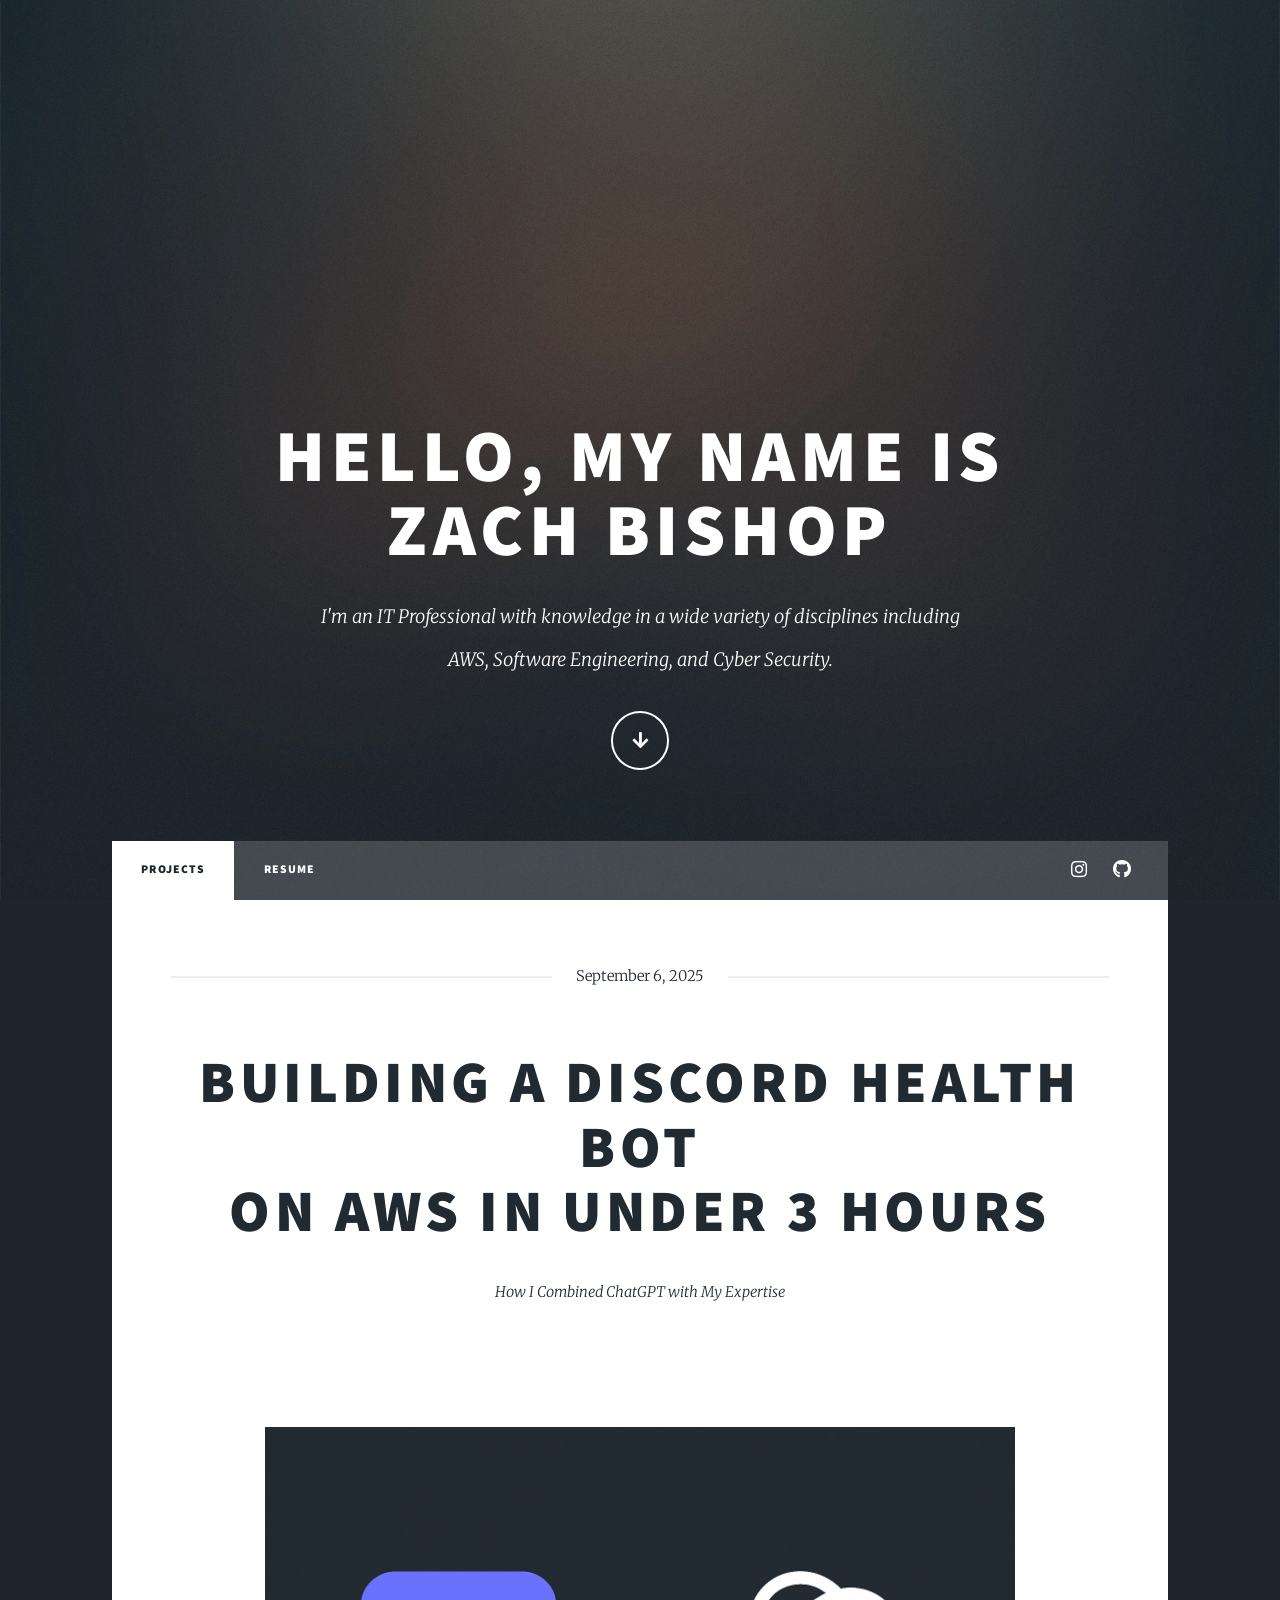
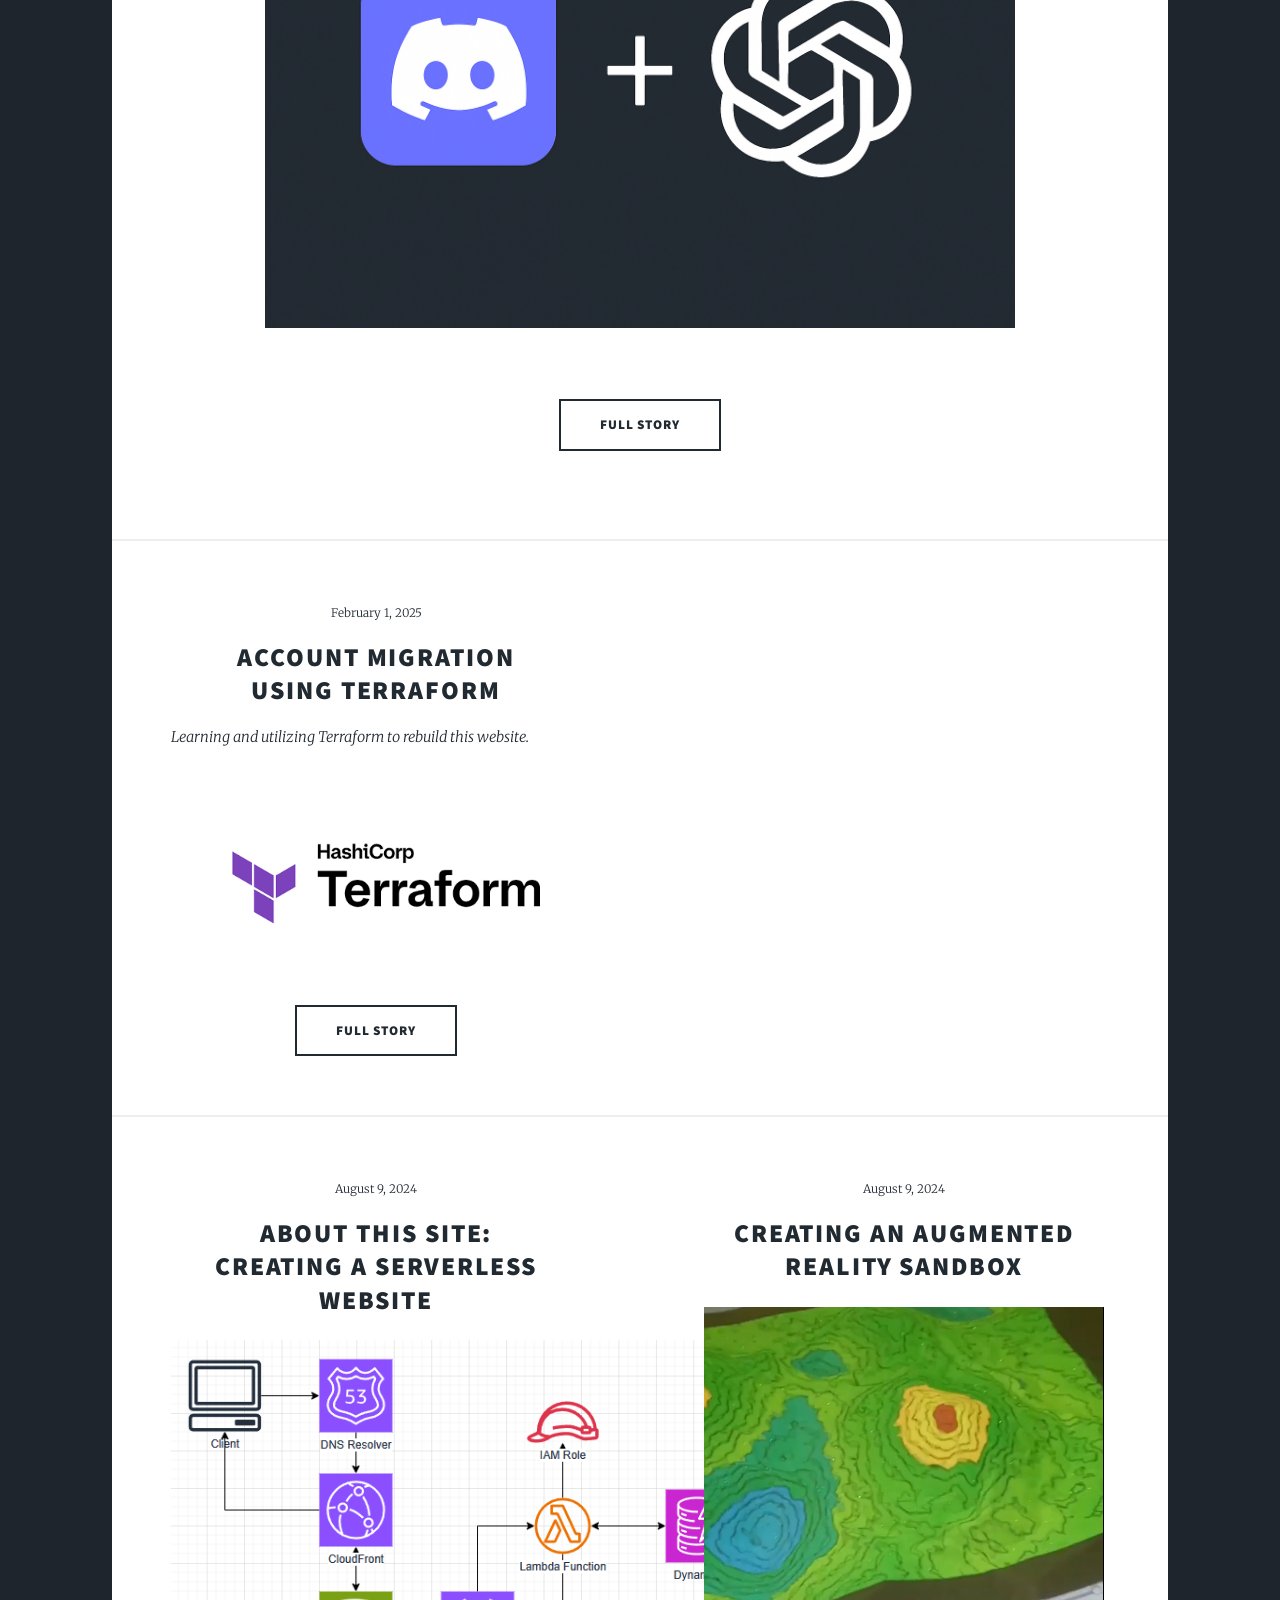
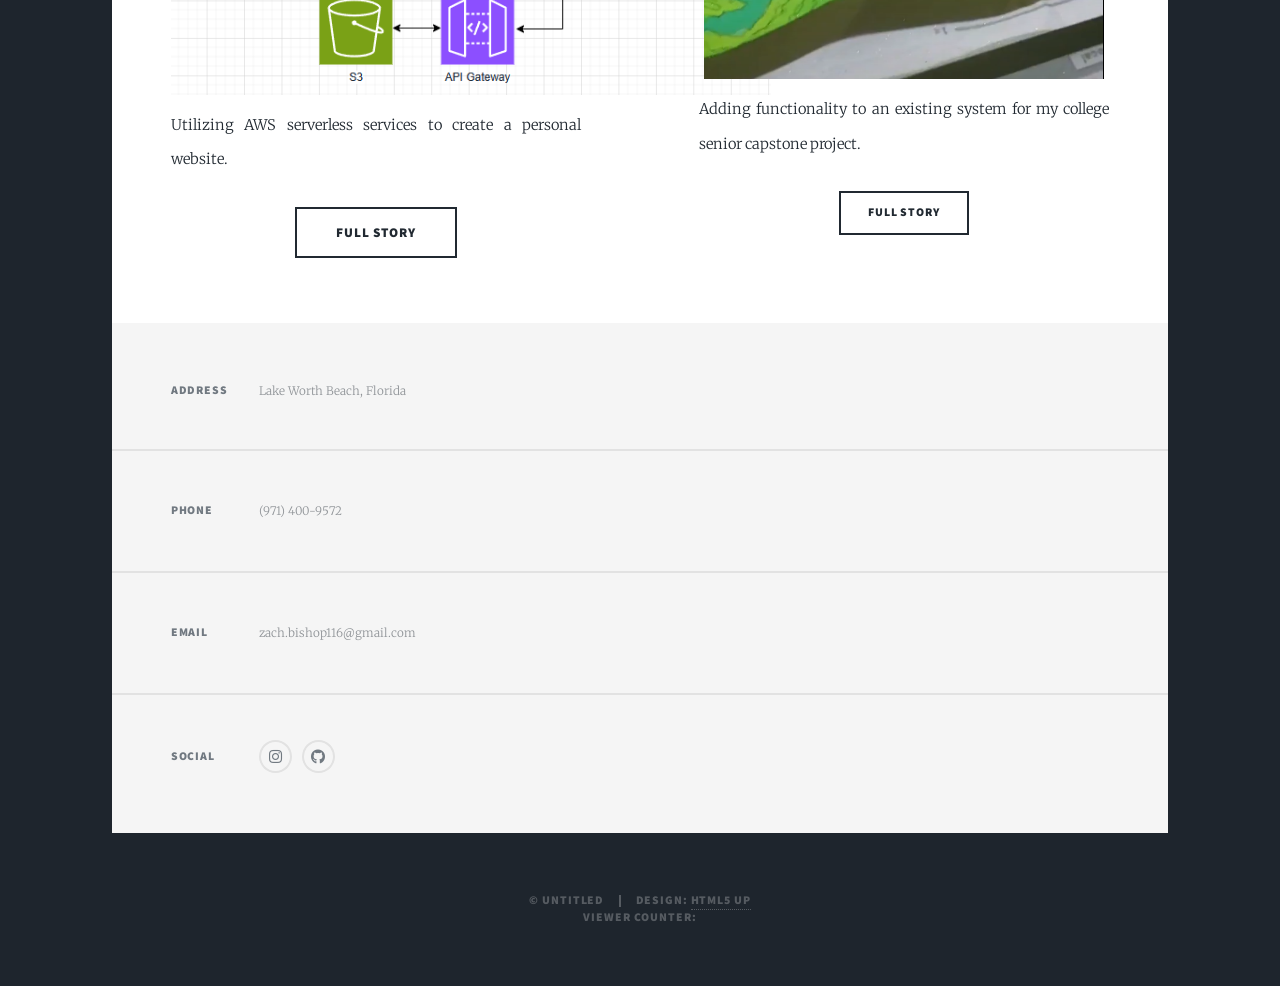
==== site/index.html @ 1897e654 "initial infrastructure and site setup" ====
<!DOCTYPE HTML>
<!--
	Massively by HTML5 UP
	html5up.net | @ajlkn
	Free for personal and commercial use under the CCA 3.0 license (html5up.net/license)
-->
<html>
	<head>
		<title>Zach Bishop's Site</title>
		<meta charset="utf-8" />
		<meta name="viewport" content="width=device-width, initial-scale=1, user-scalable=no" />
		<link rel="stylesheet" href="assets/css/main.css" />
		<noscript><link rel="stylesheet" href="assets/css/noscript.css" /></noscript>
	</head>
	<body class="is-preload">

		<!-- Wrapper -->
			<div id="wrapper" class="fade-in">

				<!-- Intro -->
					<div id="intro">
						<h1>Hello, My Name is<br />
						Zach Bishop</h1>
						<p>I'm an IT Professional with knowledge in a wide variety of disciplines including <br />
						AWS, Software Engineering, and Cyber Security.</p>
						<ul class="actions">
							<li><a href="#header" class="button icon solid solo fa-arrow-down scrolly">Continue</a></li>
						</ul>
					</div>

				<!-- Header -->
					<header id="header">
						<a href="index.html" class="logo">Home</a>
					</header>

				<!-- Nav -->
					<nav id="nav">
						<ul class="links">
							<li class="active"><a href="index.html">Projects</a></li>
							<li><a href="resume.html">Resume</a></li>
						</ul>
						<ul class="icons">
							<li><a href="https://www.instagram.com/zach_the_bish/" class="icon brands fa-instagram"><span class="label">Instagram</span></a></li>
							<li><a href="https://github.com/Zach116" class="icon brands fa-github"><span class="label">GitHub</span></a></li>
						</ul>
					</nav>

				<!-- Main -->
					<div id="main">

						<!-- Featured Post -->
							<article class="post featured">
								<header class="major">
									<span class="date">September 6, 2025</span>
									<h2><a href="account_migration_post.html">Building a Discord Health Bot<br />
									on AWS in Under 3 Hours</a></h2>
									<p>How I Combined ChatGPT with My Expertise</p>
								</header>
								<a class="image main"><img src="images/discord_chat_logo.png" alt="Picture of the Terraform logo" /></a>
								<ul class="actions special">
									<li><a href="discord_bot_post.html" class="button large">Full Story</a></li>
								</ul>
							</article>

						<!-- Posts -->
							<section class="posts">
								<article>
									<header>
										<span class="date">February 1, 2025</span>
										<h2><a href="account_migration_post.html">Account Migration<br />
										Using Terraform</a></h2>
										<p>Learning and utilizing Terraform to rebuild this website.</p>
									</header>
									<a class="image main"><img src="images/terraform_logo.png" alt="Picture of the Terraform logo" /></a>
									<ul class="actions special">
										<li><a href="account_migration_post.html" class="button large">Full Story</a></li>
									</ul>
								</article>
							</section>

							<section class="posts">
								<article>
									<header>
										<span class="date">August 9, 2024</span>
										<h2><a href="serverless_website_post.html#image">About this site:<br />
										Creating a serverless website</a></h2>
									</header>
									<div><img width="600" src="images/serverless_diagram.png" alt="Picture of the website infrastructure diagram" /></div>
									<p>Utilizing AWS serverless services to create a personal website.</p>
									<ul class="actions special">
										<li><a href="serverless_website_post.html#image" class="button large">Full Story</a></li>
									</ul>
								</article>

							<section class="posts">
								<article>
									<header>
										<span class="date">August 9, 2024</span>
										<h2><a href="ar_sandbox_post.html">Creating an Augmented<br />
										Reality Sandbox</a></h2>
									</header>
									<div><img width="400" src="images/sandbox.png" alt="Picture of the AR sandbox" /></div>
									<p>Adding functionality to an existing system for my college senior capstone project.</p>
									<ul class="actions special">
										<li><a href="ar_sandbox_post.html" class="button">Full Story</a></li>
									</ul>
								</article>

					</div>

				<!-- Footer -->
					<footer id="footer">
						<section class="split contact">
							<section class="alt">
								<h3>Address</h3>
								<p>Lake Worth Beach, Florida</p>
							</section>
							<section>
								<h3>Phone</h3>
								<p>(971) 400-9572</a></p>
							</section>
							<section>
								<h3>Email</h3>
								<p>zach.bishop116@gmail.com</a></p>
							</section>
							<section>
								<h3>Social</h3>
								<ul class="icons alt">
									<li><a href="https://www.instagram.com/zach_the_bish/" class="icon brands alt fa-instagram"><span class="label">Instagram</span></a></li>
									<li><a href="https://github.com/Zach116" class="icon brands alt fa-github"><span class="label">GitHub</span></a></li>
								</ul>
							</section>
						</section>
					</footer>

				<!-- Copyright -->
					<div id="copyright">
						<ul><li>&copy; Untitled</li><li>Design: <a href="https://html5up.net">HTML5 UP</a></li></ul>
						<span>Viewer Counter: </span><span id="counter"></span>
					</div>

			</div>

		<!-- Scripts -->
			<script src="assets/js/jquery.min.js"></script>
			<script src="assets/js/jquery.scrollex.min.js"></script>
			<script src="assets/js/jquery.scrolly.min.js"></script>
			<script src="assets/js/browser.min.js"></script>
			<script src="assets/js/breakpoints.min.js"></script>
			<script src="assets/js/util.js"></script>
			<script src="assets/js/main.js"></script>
			<script src="assets/js/viewercount.js"></script>

	</body>
</html>
---- site/assets/css/main.css ----
@import url(fontawesome-all.min.css);
@import url("https://fonts.googleapis.com/css?family=Merriweather:300,700,300italic,700italic|Source+Sans+Pro:900");

/*
	Massively by HTML5 UP
	html5up.net | @ajlkn
	Free for personal and commercial use under the CCA 3.0 license (html5up.net/license)
*/

html, body, div, span, applet, object,
iframe, h1, h2, h3, h4, h5, h6, p, blockquote,
pre, a, abbr, acronym, address, big, cite,
code, del, dfn, em, img, ins, kbd, q, s, samp,
small, strike, strong, sub, sup, tt, var, b,
u, i, center, dl, dt, dd, ol, ul, li, fieldset,
form, label, legend, table, caption, tbody,
tfoot, thead, tr, th, td, article, aside,
canvas, details, embed, figure, figcaption,
footer, header, hgroup, menu, nav, output, ruby,
section, summary, time, mark, audio, video {
	margin: 0;
	padding: 0;
	border: 0;
	font-size: 100%;
	font: inherit;
	vertical-align: baseline;}

article, aside, details, figcaption, figure,
footer, header, hgroup, menu, nav, section {
	display: block;}

body {
	line-height: 1;
}

ol, ul {
	list-style: none;
}

blockquote, q {
	quotes: none;
}

	blockquote:before, blockquote:after, q:before, q:after {
		content: '';
		content: none;
	}

table {
	border-collapse: collapse;
	border-spacing: 0;
}

body {
	-webkit-text-size-adjust: none;
}

mark {
	background-color: transparent;
	color: inherit;
}

input::-moz-focus-inner {
	border: 0;
	padding: 0;
}

input, select, textarea {
	-moz-appearance: none;
	-webkit-appearance: none;
	-ms-appearance: none;
	appearance: none;
}

/* Basic */

	@-ms-viewport {
		width: device-width;
	}

	body {
		-ms-overflow-style: scrollbar;
	}

	@media screen and (max-width: 480px) {

		html, body {
			min-width: 320px;
		}

	}

	html {
		box-sizing: border-box;
	}

	*, *:before, *:after {
		box-sizing: inherit;
	}

	body {
		background-color: #1e252d;
	}

		body.is-preload *, body.is-preload *:before, body.is-preload *:after {
			-moz-animation: none !important;
			-webkit-animation: none !important;
			-ms-animation: none !important;
			animation: none !important;
			-moz-transition: none !important;
			-webkit-transition: none !important;
			-ms-transition: none !important;
			transition: none !important;
		}

/* Type */

	html {
		font-size: 16pt;
	}

		@media screen and (max-width: 1680px) {

			html {
				font-size: 12pt;
			}

		}

		@media screen and (max-width: 1280px) {

			html {
				font-size: 11pt;
			}

		}

		@media screen and (max-width: 360px) {

			html {
				font-size: 10pt;
			}

		}

	body {
		color: #212931;
	}

	body, input, select, textarea {
		font-family: "Merriweather", Georgia, serif;
		font-weight: 300;
		font-size: 1rem;
		line-height: 2.375;
	}

	a {
		-moz-transition: color 0.2s ease-in-out, background-color 0.2s ease-in-out, border-color 0.2s ease-in-out, box-shadow 0.2s ease-in-out;
		-webkit-transition: color 0.2s ease-in-out, background-color 0.2s ease-in-out, border-color 0.2s ease-in-out, box-shadow 0.2s ease-in-out;
		-ms-transition: color 0.2s ease-in-out, background-color 0.2s ease-in-out, border-color 0.2s ease-in-out, box-shadow 0.2s ease-in-out;
		transition: color 0.2s ease-in-out, background-color 0.2s ease-in-out, border-color 0.2s ease-in-out, box-shadow 0.2s ease-in-out;
		border-bottom: dotted 1px;
		text-decoration: none;
	}

		a:hover {
			border-bottom-color: transparent;
		}

	strong, b {
		font-weight: 600;
	}

	em, i {
		font-style: italic;
	}

	p {
		text-align: justify;
		margin: 0 0 2rem 0;
	}

	h1, h2, h3, h4, h5, h6 {
		font-family: "Source Sans Pro", Helvetica, sans-serif;
		font-weight: 900;
		line-height: 1.5;
		letter-spacing: 0.075em;
		text-transform: uppercase;
		margin: 0 0 1rem 0;
	}

		h1 a, h2 a, h3 a, h4 a, h5 a, h6 a {
			border-bottom: 0;
			color: inherit;
			text-decoration: none;
		}

	h1 {
		font-size: 4rem;
		line-height: 1.1;
		margin: 0 0 2rem 0;
	}

	h2 {
		font-size: 1.75rem;
		line-height: 1.3;
		margin: 0 0 1.5rem 0;
	}

	h3 {
		font-size: 1.25rem;
		margin: 0 0 1.5rem 0;
	}

	h4 {
		font-size: 1rem;
	}

	h5 {
		font-size: 0.9rem;
	}

	h6 {
		font-size: 0.8rem;
	}

	sub {
		font-size: 0.8rem;
		position: relative;
		top: 0.5rem;
	}

	sup {
		font-size: 0.8rem;
		position: relative;
		top: -0.5rem;
	}

	blockquote {
		border-left: solid 4px;
		font-style: italic;
		margin: 0 0 2rem 0;
		padding: 0.5rem 0 0.5rem 2rem;
	}

	code {
		border: solid 2px;
		font-family: "Courier New", monospace;
		font-size: 0.9rem;
		margin: 0 0.25rem;
		padding: 0.25rem 0.65rem;
	}

	pre {
		-webkit-overflow-scrolling: touch;
		font-family: "Courier New", monospace;
		font-size: 0.9rem;
		margin: 0 0 2rem 0;
	}

		pre code {
			display: block;
			line-height: 1.75;
			padding: 1rem 1.5rem;
			overflow-x: auto;
		}

	hr {
		border: 0;
		border-bottom: solid 2px;
		margin: 3rem 0;
	}

		hr.major {
			margin: 5rem 0;
		}

	.align-left {
		text-align: left;
	}

	.align-center {
		text-align: center;
	}

	.align-right {
		text-align: right;
	}

	input, select, textarea {
		color: #212931;
	}

	a {
		color: #212931;
		border-bottom-color: rgba(33, 41, 49, 0.5);
	}

		a:hover {
			border-bottom-color: transparent;
			color: #18bfef !important;
		}

	strong, b {
		color: #212931;
	}

	h1, h2, h3, h4, h5, h6 {
		color: #212931;
	}

	blockquote {
		border-left-color: #eeeeee;
	}

	code {
		background: rgba(220, 220, 220, 0.25);
		border-color: #eeeeee;
	}

	hr {
		border-bottom-color: #eeeeee;
	}

/* Row */

	.row {
		display: flex;
		flex-wrap: wrap;
		box-sizing: border-box;
		align-items: stretch;
	}

		.row > * {
			box-sizing: border-box;
		}

		.row.gtr-uniform > * > :last-child {
			margin-bottom: 0;
		}

		.row.aln-left {
			justify-content: flex-start;
		}

		.row.aln-center {
			justify-content: center;
		}

		.row.aln-right {
			justify-content: flex-end;
		}

		.row.aln-top {
			align-items: flex-start;
		}

		.row.aln-middle {
			align-items: center;
		}

		.row.aln-bottom {
			align-items: flex-end;
		}

		.row > .imp {
			order: -1;
		}

		.row > .col-1 {
			width: 8.33333%;
		}

		.row > .off-1 {
			margin-left: 8.33333%;
		}

		.row > .col-2 {
			width: 16.66667%;
		}

		.row > .off-2 {
			margin-left: 16.66667%;
		}

		.row > .col-3 {
			width: 25%;
		}

		.row > .off-3 {
			margin-left: 25%;
		}

		.row > .col-4 {
			width: 33.33333%;
		}

		.row > .off-4 {
			margin-left: 33.33333%;
		}

		.row > .col-5 {
			width: 41.66667%;
		}

		.row > .off-5 {
			margin-left: 41.66667%;
		}

		.row > .col-6 {
			width: 50%;
		}

		.row > .off-6 {
			margin-left: 50%;
		}

		.row > .col-7 {
			width: 58.33333%;
		}

		.row > .off-7 {
			margin-left: 58.33333%;
		}

		.row > .col-8 {
			width: 66.66667%;
		}

		.row > .off-8 {
			margin-left: 66.66667%;
		}

		.row > .col-9 {
			width: 75%;
		}

		.row > .off-9 {
			margin-left: 75%;
		}

		.row > .col-10 {
			width: 83.33333%;
		}

		.row > .off-10 {
			margin-left: 83.33333%;
		}

		.row > .col-11 {
			width: 91.66667%;
		}

		.row > .off-11 {
			margin-left: 91.66667%;
		}

		.row > .col-12 {
			width: 100%;
		}

		.row > .off-12 {
			margin-left: 100%;
		}

		.row.gtr-0 {
			margin-top: 0;
			margin-left: 0rem;
		}

			.row.gtr-0 > * {
				padding: 0 0 0 0rem;
			}

			.row.gtr-0.gtr-uniform {
				margin-top: 0rem;
			}

				.row.gtr-0.gtr-uniform > * {
					padding-top: 0rem;
				}

		.row.gtr-25 {
			margin-top: 0;
			margin-left: -0.375rem;
		}

			.row.gtr-25 > * {
				padding: 0 0 0 0.375rem;
			}

			.row.gtr-25.gtr-uniform {
				margin-top: -0.375rem;
			}

				.row.gtr-25.gtr-uniform > * {
					padding-top: 0.375rem;
				}

		.row.gtr-50 {
			margin-top: 0;
			margin-left: -0.75rem;
		}

			.row.gtr-50 > * {
				padding: 0 0 0 0.75rem;
			}

			.row.gtr-50.gtr-uniform {
				margin-top: -0.75rem;
			}

				.row.gtr-50.gtr-uniform > * {
					padding-top: 0.75rem;
				}

		.row {
			margin-top: 0;
			margin-left: -1.5rem;
		}

			.row > * {
				padding: 0 0 0 1.5rem;
			}

			.row.gtr-uniform {
				margin-top: -1.5rem;
			}

				.row.gtr-uniform > * {
					padding-top: 1.5rem;
				}

		.row.gtr-150 {
			margin-top: 0;
			margin-left: -2.25rem;
		}

			.row.gtr-150 > * {
				padding: 0 0 0 2.25rem;
			}

			.row.gtr-150.gtr-uniform {
				margin-top: -2.25rem;
			}

				.row.gtr-150.gtr-uniform > * {
					padding-top: 2.25rem;
				}

		.row.gtr-200 {
			margin-top: 0;
			margin-left: -3rem;
		}

			.row.gtr-200 > * {
				padding: 0 0 0 3rem;
			}

			.row.gtr-200.gtr-uniform {
				margin-top: -3rem;
			}

				.row.gtr-200.gtr-uniform > * {
					padding-top: 3rem;
				}

		@media screen and (max-width: 1680px) {

			.row {
				display: flex;
				flex-wrap: wrap;
				box-sizing: border-box;
				align-items: stretch;
			}

				.row > * {
					box-sizing: border-box;
				}

				.row.gtr-uniform > * > :last-child {
					margin-bottom: 0;
				}

				.row.aln-left {
					justify-content: flex-start;
				}

				.row.aln-center {
					justify-content: center;
				}

				.row.aln-right {
					justify-content: flex-end;
				}

				.row.aln-top {
					align-items: flex-start;
				}

				.row.aln-middle {
					align-items: center;
				}

				.row.aln-bottom {
					align-items: flex-end;
				}

				.row > .imp-xlarge {
					order: -1;
				}

				.row > .col-1-xlarge {
					width: 8.33333%;
				}

				.row > .off-1-xlarge {
					margin-left: 8.33333%;
				}

				.row > .col-2-xlarge {
					width: 16.66667%;
				}

				.row > .off-2-xlarge {
					margin-left: 16.66667%;
				}

				.row > .col-3-xlarge {
					width: 25%;
				}

				.row > .off-3-xlarge {
					margin-left: 25%;
				}

				.row > .col-4-xlarge {
					width: 33.33333%;
				}

				.row > .off-4-xlarge {
					margin-left: 33.33333%;
				}

				.row > .col-5-xlarge {
					width: 41.66667%;
				}

				.row > .off-5-xlarge {
					margin-left: 41.66667%;
				}

				.row > .col-6-xlarge {
					width: 50%;
				}

				.row > .off-6-xlarge {
					margin-left: 50%;
				}

				.row > .col-7-xlarge {
					width: 58.33333%;
				}

				.row > .off-7-xlarge {
					margin-left: 58.33333%;
				}

				.row > .col-8-xlarge {
					width: 66.66667%;
				}

				.row > .off-8-xlarge {
					margin-left: 66.66667%;
				}

				.row > .col-9-xlarge {
					width: 75%;
				}

				.row > .off-9-xlarge {
					margin-left: 75%;
				}

				.row > .col-10-xlarge {
					width: 83.33333%;
				}

				.row > .off-10-xlarge {
					margin-left: 83.33333%;
				}

				.row > .col-11-xlarge {
					width: 91.66667%;
				}

				.row > .off-11-xlarge {
					margin-left: 91.66667%;
				}

				.row > .col-12-xlarge {
					width: 100%;
				}

				.row > .off-12-xlarge {
					margin-left: 100%;
				}

				.row.gtr-0 {
					margin-top: 0;
					margin-left: 0rem;
				}

					.row.gtr-0 > * {
						padding: 0 0 0 0rem;
					}

					.row.gtr-0.gtr-uniform {
						margin-top: 0rem;
					}

						.row.gtr-0.gtr-uniform > * {
							padding-top: 0rem;
						}

				.row.gtr-25 {
					margin-top: 0;
					margin-left: -0.375rem;
				}

					.row.gtr-25 > * {
						padding: 0 0 0 0.375rem;
					}

					.row.gtr-25.gtr-uniform {
						margin-top: -0.375rem;
					}

						.row.gtr-25.gtr-uniform > * {
							padding-top: 0.375rem;
						}

				.row.gtr-50 {
					margin-top: 0;
					margin-left: -0.75rem;
				}

					.row.gtr-50 > * {
						padding: 0 0 0 0.75rem;
					}

					.row.gtr-50.gtr-uniform {
						margin-top: -0.75rem;
					}

						.row.gtr-50.gtr-uniform > * {
							padding-top: 0.75rem;
						}

				.row {
					margin-top: 0;
					margin-left: -1.5rem;
				}

					.row > * {
						padding: 0 0 0 1.5rem;
					}

					.row.gtr-uniform {
						margin-top: -1.5rem;
					}

						.row.gtr-uniform > * {
							padding-top: 1.5rem;
						}

				.row.gtr-150 {
					margin-top: 0;
					margin-left: -2.25rem;
				}

					.row.gtr-150 > * {
						padding: 0 0 0 2.25rem;
					}

					.row.gtr-150.gtr-uniform {
						margin-top: -2.25rem;
					}

						.row.gtr-150.gtr-uniform > * {
							padding-top: 2.25rem;
						}

				.row.gtr-200 {
					margin-top: 0;
					margin-left: -3rem;
				}

					.row.gtr-200 > * {
						padding: 0 0 0 3rem;
					}

					.row.gtr-200.gtr-uniform {
						margin-top: -3rem;
					}

						.row.gtr-200.gtr-uniform > * {
							padding-top: 3rem;
						}

		}

		@media screen and (max-width: 1280px) {

			.row {
				display: flex;
				flex-wrap: wrap;
				box-sizing: border-box;
				align-items: stretch;
			}

				.row > * {
					box-sizing: border-box;
				}

				.row.gtr-uniform > * > :last-child {
					margin-bottom: 0;
				}

				.row.aln-left {
					justify-content: flex-start;
				}

				.row.aln-center {
					justify-content: center;
				}

				.row.aln-right {
					justify-content: flex-end;
				}

				.row.aln-top {
					align-items: flex-start;
				}

				.row.aln-middle {
					align-items: center;
				}

				.row.aln-bottom {
					align-items: flex-end;
				}

				.row > .imp-large {
					order: -1;
				}

				.row > .col-1-large {
					width: 8.33333%;
				}

				.row > .off-1-large {
					margin-left: 8.33333%;
				}

				.row > .col-2-large {
					width: 16.66667%;
				}

				.row > .off-2-large {
					margin-left: 16.66667%;
				}

				.row > .col-3-large {
					width: 25%;
				}

				.row > .off-3-large {
					margin-left: 25%;
				}

				.row > .col-4-large {
					width: 33.33333%;
				}

				.row > .off-4-large {
					margin-left: 33.33333%;
				}

				.row > .col-5-large {
					width: 41.66667%;
				}

				.row > .off-5-large {
					margin-left: 41.66667%;
				}

				.row > .col-6-large {
					width: 50%;
				}

				.row > .off-6-large {
					margin-left: 50%;
				}

				.row > .col-7-large {
					width: 58.33333%;
				}

				.row > .off-7-large {
					margin-left: 58.33333%;
				}

				.row > .col-8-large {
					width: 66.66667%;
				}

				.row > .off-8-large {
					margin-left: 66.66667%;
				}

				.row > .col-9-large {
					width: 75%;
				}

				.row > .off-9-large {
					margin-left: 75%;
				}

				.row > .col-10-large {
					width: 83.33333%;
				}

				.row > .off-10-large {
					margin-left: 83.33333%;
				}

				.row > .col-11-large {
					width: 91.66667%;
				}

				.row > .off-11-large {
					margin-left: 91.66667%;
				}

				.row > .col-12-large {
					width: 100%;
				}

				.row > .off-12-large {
					margin-left: 100%;
				}

				.row.gtr-0 {
					margin-top: 0;
					margin-left: 0rem;
				}

					.row.gtr-0 > * {
						padding: 0 0 0 0rem;
					}

					.row.gtr-0.gtr-uniform {
						margin-top: 0rem;
					}

						.row.gtr-0.gtr-uniform > * {
							padding-top: 0rem;
						}

				.row.gtr-25 {
					margin-top: 0;
					margin-left: -0.375rem;
				}

					.row.gtr-25 > * {
						padding: 0 0 0 0.375rem;
					}

					.row.gtr-25.gtr-uniform {
						margin-top: -0.375rem;
					}

						.row.gtr-25.gtr-uniform > * {
							padding-top: 0.375rem;
						}

				.row.gtr-50 {
					margin-top: 0;
					margin-left: -0.75rem;
				}

					.row.gtr-50 > * {
						padding: 0 0 0 0.75rem;
					}

					.row.gtr-50.gtr-uniform {
						margin-top: -0.75rem;
					}

						.row.gtr-50.gtr-uniform > * {
							padding-top: 0.75rem;
						}

				.row {
					margin-top: 0;
					margin-left: -1.5rem;
				}

					.row > * {
						padding: 0 0 0 1.5rem;
					}

					.row.gtr-uniform {
						margin-top: -1.5rem;
					}

						.row.gtr-uniform > * {
							padding-top: 1.5rem;
						}

				.row.gtr-150 {
					margin-top: 0;
					margin-left: -2.25rem;
				}

					.row.gtr-150 > * {
						padding: 0 0 0 2.25rem;
					}

					.row.gtr-150.gtr-uniform {
						margin-top: -2.25rem;
					}

						.row.gtr-150.gtr-uniform > * {
							padding-top: 2.25rem;
						}

				.row.gtr-200 {
					margin-top: 0;
					margin-left: -3rem;
				}

					.row.gtr-200 > * {
						padding: 0 0 0 3rem;
					}

					.row.gtr-200.gtr-uniform {
						margin-top: -3rem;
					}

						.row.gtr-200.gtr-uniform > * {
							padding-top: 3rem;
						}

		}

		@media screen and (max-width: 980px) {

			.row {
				display: flex;
				flex-wrap: wrap;
				box-sizing: border-box;
				align-items: stretch;
			}

				.row > * {
					box-sizing: border-box;
				}

				.row.gtr-uniform > * > :last-child {
					margin-bottom: 0;
				}

				.row.aln-left {
					justify-content: flex-start;
				}

				.row.aln-center {
					justify-content: center;
				}

				.row.aln-right {
					justify-content: flex-end;
				}

				.row.aln-top {
					align-items: flex-start;
				}

				.row.aln-middle {
					align-items: center;
				}

				.row.aln-bottom {
					align-items: flex-end;
				}

				.row > .imp-medium {
					order: -1;
				}

				.row > .col-1-medium {
					width: 8.33333%;
				}

				.row > .off-1-medium {
					margin-left: 8.33333%;
				}

				.row > .col-2-medium {
					width: 16.66667%;
				}

				.row > .off-2-medium {
					margin-left: 16.66667%;
				}

				.row > .col-3-medium {
					width: 25%;
				}

				.row > .off-3-medium {
					margin-left: 25%;
				}

				.row > .col-4-medium {
					width: 33.33333%;
				}

				.row > .off-4-medium {
					margin-left: 33.33333%;
				}

				.row > .col-5-medium {
					width: 41.66667%;
				}

				.row > .off-5-medium {
					margin-left: 41.66667%;
				}

				.row > .col-6-medium {
					width: 50%;
				}

				.row > .off-6-medium {
					margin-left: 50%;
				}

				.row > .col-7-medium {
					width: 58.33333%;
				}

				.row > .off-7-medium {
					margin-left: 58.33333%;
				}

				.row > .col-8-medium {
					width: 66.66667%;
				}

				.row > .off-8-medium {
					margin-left: 66.66667%;
				}

				.row > .col-9-medium {
					width: 75%;
				}

				.row > .off-9-medium {
					margin-left: 75%;
				}

				.row > .col-10-medium {
					width: 83.33333%;
				}

				.row > .off-10-medium {
					margin-left: 83.33333%;
				}

				.row > .col-11-medium {
					width: 91.66667%;
				}

				.row > .off-11-medium {
					margin-left: 91.66667%;
				}

				.row > .col-12-medium {
					width: 100%;
				}

				.row > .off-12-medium {
					margin-left: 100%;
				}

				.row.gtr-0 {
					margin-top: 0;
					margin-left: 0rem;
				}

					.row.gtr-0 > * {
						padding: 0 0 0 0rem;
					}

					.row.gtr-0.gtr-uniform {
						margin-top: 0rem;
					}

						.row.gtr-0.gtr-uniform > * {
							padding-top: 0rem;
						}

				.row.gtr-25 {
					margin-top: 0;
					margin-left: -0.375rem;
				}

					.row.gtr-25 > * {
						padding: 0 0 0 0.375rem;
					}

					.row.gtr-25.gtr-uniform {
						margin-top: -0.375rem;
					}

						.row.gtr-25.gtr-uniform > * {
							padding-top: 0.375rem;
						}

				.row.gtr-50 {
					margin-top: 0;
					margin-left: -0.75rem;
				}

					.row.gtr-50 > * {
						padding: 0 0 0 0.75rem;
					}

					.row.gtr-50.gtr-uniform {
						margin-top: -0.75rem;
					}

						.row.gtr-50.gtr-uniform > * {
							padding-top: 0.75rem;
						}

				.row {
					margin-top: 0;
					margin-left: -1.5rem;
				}

					.row > * {
						padding: 0 0 0 1.5rem;
					}

					.row.gtr-uniform {
						margin-top: -1.5rem;
					}

						.row.gtr-uniform > * {
							padding-top: 1.5rem;
						}

				.row.gtr-150 {
					margin-top: 0;
					margin-left: -2.25rem;
				}

					.row.gtr-150 > * {
						padding: 0 0 0 2.25rem;
					}

					.row.gtr-150.gtr-uniform {
						margin-top: -2.25rem;
					}

						.row.gtr-150.gtr-uniform > * {
							padding-top: 2.25rem;
						}

				.row.gtr-200 {
					margin-top: 0;
					margin-left: -3rem;
				}

					.row.gtr-200 > * {
						padding: 0 0 0 3rem;
					}

					.row.gtr-200.gtr-uniform {
						margin-top: -3rem;
					}

						.row.gtr-200.gtr-uniform > * {
							padding-top: 3rem;
						}

		}

		@media screen and (max-width: 736px) {

			.row {
				display: flex;
				flex-wrap: wrap;
				box-sizing: border-box;
				align-items: stretch;
			}

				.row > * {
					box-sizing: border-box;
				}

				.row.gtr-uniform > * > :last-child {
					margin-bottom: 0;
				}

				.row.aln-left {
					justify-content: flex-start;
				}

				.row.aln-center {
					justify-content: center;
				}

				.row.aln-right {
					justify-content: flex-end;
				}

				.row.aln-top {
					align-items: flex-start;
				}

				.row.aln-middle {
					align-items: center;
				}

				.row.aln-bottom {
					align-items: flex-end;
				}

				.row > .imp-small {
					order: -1;
				}

				.row > .col-1-small {
					width: 8.33333%;
				}

				.row > .off-1-small {
					margin-left: 8.33333%;
				}

				.row > .col-2-small {
					width: 16.66667%;
				}

				.row > .off-2-small {
					margin-left: 16.66667%;
				}

				.row > .col-3-small {
					width: 25%;
				}

				.row > .off-3-small {
					margin-left: 25%;
				}

				.row > .col-4-small {
					width: 33.33333%;
				}

				.row > .off-4-small {
					margin-left: 33.33333%;
				}

				.row > .col-5-small {
					width: 41.66667%;
				}

				.row > .off-5-small {
					margin-left: 41.66667%;
				}

				.row > .col-6-small {
					width: 50%;
				}

				.row > .off-6-small {
					margin-left: 50%;
				}

				.row > .col-7-small {
					width: 58.33333%;
				}

				.row > .off-7-small {
					margin-left: 58.33333%;
				}

				.row > .col-8-small {
					width: 66.66667%;
				}

				.row > .off-8-small {
					margin-left: 66.66667%;
				}

				.row > .col-9-small {
					width: 75%;
				}

				.row > .off-9-small {
					margin-left: 75%;
				}

				.row > .col-10-small {
					width: 83.33333%;
				}

				.row > .off-10-small {
					margin-left: 83.33333%;
				}

				.row > .col-11-small {
					width: 91.66667%;
				}

				.row > .off-11-small {
					margin-left: 91.66667%;
				}

				.row > .col-12-small {
					width: 100%;
				}

				.row > .off-12-small {
					margin-left: 100%;
				}

				.row.gtr-0 {
					margin-top: 0;
					margin-left: 0rem;
				}

					.row.gtr-0 > * {
						padding: 0 0 0 0rem;
					}

					.row.gtr-0.gtr-uniform {
						margin-top: 0rem;
					}

						.row.gtr-0.gtr-uniform > * {
							padding-top: 0rem;
						}

				.row.gtr-25 {
					margin-top: 0;
					margin-left: -0.375rem;
				}

					.row.gtr-25 > * {
						padding: 0 0 0 0.375rem;
					}

					.row.gtr-25.gtr-uniform {
						margin-top: -0.375rem;
					}

						.row.gtr-25.gtr-uniform > * {
							padding-top: 0.375rem;
						}

				.row.gtr-50 {
					margin-top: 0;
					margin-left: -0.75rem;
				}

					.row.gtr-50 > * {
						padding: 0 0 0 0.75rem;
					}

					.row.gtr-50.gtr-uniform {
						margin-top: -0.75rem;
					}

						.row.gtr-50.gtr-uniform > * {
							padding-top: 0.75rem;
						}

				.row {
					margin-top: 0;
					margin-left: -1.5rem;
				}

					.row > * {
						padding: 0 0 0 1.5rem;
					}

					.row.gtr-uniform {
						margin-top: -1.5rem;
					}

						.row.gtr-uniform > * {
							padding-top: 1.5rem;
						}

				.row.gtr-150 {
					margin-top: 0;
					margin-left: -2.25rem;
				}

					.row.gtr-150 > * {
						padding: 0 0 0 2.25rem;
					}

					.row.gtr-150.gtr-uniform {
						margin-top: -2.25rem;
					}

						.row.gtr-150.gtr-uniform > * {
							padding-top: 2.25rem;
						}

				.row.gtr-200 {
					margin-top: 0;
					margin-left: -3rem;
				}

					.row.gtr-200 > * {
						padding: 0 0 0 3rem;
					}

					.row.gtr-200.gtr-uniform {
						margin-top: -3rem;
					}

						.row.gtr-200.gtr-uniform > * {
							padding-top: 3rem;
						}

		}

		@media screen and (max-width: 480px) {

			.row {
				display: flex;
				flex-wrap: wrap;
				box-sizing: border-box;
				align-items: stretch;
			}

				.row > * {
					box-sizing: border-box;
				}

				.row.gtr-uniform > * > :last-child {
					margin-bottom: 0;
				}

				.row.aln-left {
					justify-content: flex-start;
				}

				.row.aln-center {
					justify-content: center;
				}

				.row.aln-right {
					justify-content: flex-end;
				}

				.row.aln-top {
					align-items: flex-start;
				}

				.row.aln-middle {
					align-items: center;
				}

				.row.aln-bottom {
					align-items: flex-end;
				}

				.row > .imp-xsmall {
					order: -1;
				}

				.row > .col-1-xsmall {
					width: 8.33333%;
				}

				.row > .off-1-xsmall {
					margin-left: 8.33333%;
				}

				.row > .col-2-xsmall {
					width: 16.66667%;
				}

				.row > .off-2-xsmall {
					margin-left: 16.66667%;
				}

				.row > .col-3-xsmall {
					width: 25%;
				}

				.row > .off-3-xsmall {
					margin-left: 25%;
				}

				.row > .col-4-xsmall {
					width: 33.33333%;
				}

				.row > .off-4-xsmall {
					margin-left: 33.33333%;
				}

				.row > .col-5-xsmall {
					width: 41.66667%;
				}

				.row > .off-5-xsmall {
					margin-left: 41.66667%;
				}

				.row > .col-6-xsmall {
					width: 50%;
				}

				.row > .off-6-xsmall {
					margin-left: 50%;
				}

				.row > .col-7-xsmall {
					width: 58.33333%;
				}

				.row > .off-7-xsmall {
					margin-left: 58.33333%;
				}

				.row > .col-8-xsmall {
					width: 66.66667%;
				}

				.row > .off-8-xsmall {
					margin-left: 66.66667%;
				}

				.row > .col-9-xsmall {
					width: 75%;
				}

				.row > .off-9-xsmall {
					margin-left: 75%;
				}

				.row > .col-10-xsmall {
					width: 83.33333%;
				}

				.row > .off-10-xsmall {
					margin-left: 83.33333%;
				}

				.row > .col-11-xsmall {
					width: 91.66667%;
				}

				.row > .off-11-xsmall {
					margin-left: 91.66667%;
				}

				.row > .col-12-xsmall {
					width: 100%;
				}

				.row > .off-12-xsmall {
					margin-left: 100%;
				}

				.row.gtr-0 {
					margin-top: 0;
					margin-left: 0rem;
				}

					.row.gtr-0 > * {
						padding: 0 0 0 0rem;
					}

					.row.gtr-0.gtr-uniform {
						margin-top: 0rem;
					}

						.row.gtr-0.gtr-uniform > * {
							padding-top: 0rem;
						}

				.row.gtr-25 {
					margin-top: 0;
					margin-left: -0.375rem;
				}

					.row.gtr-25 > * {
						padding: 0 0 0 0.375rem;
					}

					.row.gtr-25.gtr-uniform {
						margin-top: -0.375rem;
					}

						.row.gtr-25.gtr-uniform > * {
							padding-top: 0.375rem;
						}

				.row.gtr-50 {
					margin-top: 0;
					margin-left: -0.75rem;
				}

					.row.gtr-50 > * {
						padding: 0 0 0 0.75rem;
					}

					.row.gtr-50.gtr-uniform {
						margin-top: -0.75rem;
					}

						.row.gtr-50.gtr-uniform > * {
							padding-top: 0.75rem;
						}

				.row {
					margin-top: 0;
					margin-left: -1.5rem;
				}

					.row > * {
						padding: 0 0 0 1.5rem;
					}

					.row.gtr-uniform {
						margin-top: -1.5rem;
					}

						.row.gtr-uniform > * {
							padding-top: 1.5rem;
						}

				.row.gtr-150 {
					margin-top: 0;
					margin-left: -2.25rem;
				}

					.row.gtr-150 > * {
						padding: 0 0 0 2.25rem;
					}

					.row.gtr-150.gtr-uniform {
						margin-top: -2.25rem;
					}

						.row.gtr-150.gtr-uniform > * {
							padding-top: 2.25rem;
						}

				.row.gtr-200 {
					margin-top: 0;
					margin-left: -3rem;
				}

					.row.gtr-200 > * {
						padding: 0 0 0 3rem;
					}

					.row.gtr-200.gtr-uniform {
						margin-top: -3rem;
					}

						.row.gtr-200.gtr-uniform > * {
							padding-top: 3rem;
						}

		}

		@media screen and (max-width: 360px) {

			.row {
				display: flex;
				flex-wrap: wrap;
				box-sizing: border-box;
				align-items: stretch;
			}

				.row > * {
					box-sizing: border-box;
				}

				.row.gtr-uniform > * > :last-child {
					margin-bottom: 0;
				}

				.row.aln-left {
					justify-content: flex-start;
				}

				.row.aln-center {
					justify-content: center;
				}

				.row.aln-right {
					justify-content: flex-end;
				}

				.row.aln-top {
					align-items: flex-start;
				}

				.row.aln-middle {
					align-items: center;
				}

				.row.aln-bottom {
					align-items: flex-end;
				}

				.row > .imp-xxsmall {
					order: -1;
				}

				.row > .col-1-xxsmall {
					width: 8.33333%;
				}

				.row > .off-1-xxsmall {
					margin-left: 8.33333%;
				}

				.row > .col-2-xxsmall {
					width: 16.66667%;
				}

				.row > .off-2-xxsmall {
					margin-left: 16.66667%;
				}

				.row > .col-3-xxsmall {
					width: 25%;
				}

				.row > .off-3-xxsmall {
					margin-left: 25%;
				}

				.row > .col-4-xxsmall {
					width: 33.33333%;
				}

				.row > .off-4-xxsmall {
					margin-left: 33.33333%;
				}

				.row > .col-5-xxsmall {
					width: 41.66667%;
				}

				.row > .off-5-xxsmall {
					margin-left: 41.66667%;
				}

				.row > .col-6-xxsmall {
					width: 50%;
				}

				.row > .off-6-xxsmall {
					margin-left: 50%;
				}

				.row > .col-7-xxsmall {
					width: 58.33333%;
				}

				.row > .off-7-xxsmall {
					margin-left: 58.33333%;
				}

				.row > .col-8-xxsmall {
					width: 66.66667%;
				}

				.row > .off-8-xxsmall {
					margin-left: 66.66667%;
				}

				.row > .col-9-xxsmall {
					width: 75%;
				}

				.row > .off-9-xxsmall {
					margin-left: 75%;
				}

				.row > .col-10-xxsmall {
					width: 83.33333%;
				}

				.row > .off-10-xxsmall {
					margin-left: 83.33333%;
				}

				.row > .col-11-xxsmall {
					width: 91.66667%;
				}

				.row > .off-11-xxsmall {
					margin-left: 91.66667%;
				}

				.row > .col-12-xxsmall {
					width: 100%;
				}

				.row > .off-12-xxsmall {
					margin-left: 100%;
				}

				.row.gtr-0 {
					margin-top: 0;
					margin-left: 0rem;
				}

					.row.gtr-0 > * {
						padding: 0 0 0 0rem;
					}

					.row.gtr-0.gtr-uniform {
						margin-top: 0rem;
					}

						.row.gtr-0.gtr-uniform > * {
							padding-top: 0rem;
						}

				.row.gtr-25 {
					margin-top: 0;
					margin-left: -0.375rem;
				}

					.row.gtr-25 > * {
						padding: 0 0 0 0.375rem;
					}

					.row.gtr-25.gtr-uniform {
						margin-top: -0.375rem;
					}

						.row.gtr-25.gtr-uniform > * {
							padding-top: 0.375rem;
						}

				.row.gtr-50 {
					margin-top: 0;
					margin-left: -0.75rem;
				}

					.row.gtr-50 > * {
						padding: 0 0 0 0.75rem;
					}

					.row.gtr-50.gtr-uniform {
						margin-top: -0.75rem;
					}

						.row.gtr-50.gtr-uniform > * {
							padding-top: 0.75rem;
						}

				.row {
					margin-top: 0;
					margin-left: -1.5rem;
				}

					.row > * {
						padding: 0 0 0 1.5rem;
					}

					.row.gtr-uniform {
						margin-top: -1.5rem;
					}

						.row.gtr-uniform > * {
							padding-top: 1.5rem;
						}

				.row.gtr-150 {
					margin-top: 0;
					margin-left: -2.25rem;
				}

					.row.gtr-150 > * {
						padding: 0 0 0 2.25rem;
					}

					.row.gtr-150.gtr-uniform {
						margin-top: -2.25rem;
					}

						.row.gtr-150.gtr-uniform > * {
							padding-top: 2.25rem;
						}

				.row.gtr-200 {
					margin-top: 0;
					margin-left: -3rem;
				}

					.row.gtr-200 > * {
						padding: 0 0 0 3rem;
					}

					.row.gtr-200.gtr-uniform {
						margin-top: -3rem;
					}

						.row.gtr-200.gtr-uniform > * {
							padding-top: 3rem;
						}

		}

/* Box */

	.box {
		border: solid 2px;
		margin-bottom: 2rem;
		padding: 1.5rem;
	}

		.box > :last-child,
		.box > :last-child > :last-child,
		.box > :last-child > :last-child > :last-child {
			margin-bottom: 0;
		}

		.box.alt {
			border: 0;
			border-radius: 0;
			padding: 0;
		}

	.box {
		border-color: #eeeeee;
	}

/* Button */

	input[type="submit"],
	input[type="reset"],
	input[type="button"],
	button,
	.button {
		-moz-appearance: none;
		-webkit-appearance: none;
		-ms-appearance: none;
		appearance: none;
		-moz-transition: background-color 0.2s ease-in-out, box-shadow 0.2s ease-in-out, color 0.2s ease-in-out;
		-webkit-transition: background-color 0.2s ease-in-out, box-shadow 0.2s ease-in-out, color 0.2s ease-in-out;
		-ms-transition: background-color 0.2s ease-in-out, box-shadow 0.2s ease-in-out, color 0.2s ease-in-out;
		transition: background-color 0.2s ease-in-out, box-shadow 0.2s ease-in-out, color 0.2s ease-in-out;
		border: 0;
		border-radius: 0;
		cursor: pointer;
		display: inline-block;
		font-family: "Source Sans Pro", Helvetica, sans-serif;
		font-size: 0.8rem;
		font-weight: 900;
		letter-spacing: 0.075em;
		height: 3rem;
		line-height: 3rem;
		padding: 0 2rem;
		text-align: center;
		text-decoration: none;
		text-transform: uppercase;
		white-space: nowrap;
	}

		input[type="submit"].icon:before,
		input[type="reset"].icon:before,
		input[type="button"].icon:before,
		button.icon:before,
		.button.icon:before {
			margin-right: 0.5rem;
		}

		input[type="submit"].icon.solo,
		input[type="reset"].icon.solo,
		input[type="button"].icon.solo,
		button.icon.solo,
		.button.icon.solo {
			position: relative;
			width: 4rem;
			height: 4rem;
			line-height: 4rem;
			border-radius: 4rem;
			text-indent: 4rem;
			overflow: hidden;
			padding: 0;
			white-space: nowrap;
		}

			input[type="submit"].icon.solo:before,
			input[type="reset"].icon.solo:before,
			input[type="button"].icon.solo:before,
			button.icon.solo:before,
			.button.icon.solo:before {
				position: absolute;
				display: block;
				top: 0;
				left: 0;
				width: inherit;
				height: inherit;
				line-height: inherit;
				font-size: 1.25rem;
				margin-right: 0;
				text-align: center;
				text-indent: 0;
			}

		input[type="submit"].fit,
		input[type="reset"].fit,
		input[type="button"].fit,
		button.fit,
		.button.fit {
			width: 100%;
		}

		input[type="submit"].small,
		input[type="reset"].small,
		input[type="button"].small,
		button.small,
		.button.small {
			font-size: 0.7rem;
			height: 2.5rem;
			line-height: 2.5rem;
			padding: 0 1.5rem;
		}

		input[type="submit"].large,
		input[type="reset"].large,
		input[type="button"].large,
		button.large,
		.button.large {
			font-size: 0.9rem;
			height: 3.5rem;
			line-height: 3.5rem;
			padding: 0 2.75rem;
		}

		@media screen and (max-width: 980px) {

			input[type="submit"],
			input[type="reset"],
			input[type="button"],
			button,
			.button {
				font-size: 0.9rem;
				height: 3.25rem;
				line-height: 3.25rem;
			}

				input[type="submit"].large,
				input[type="reset"].large,
				input[type="button"].large,
				button.large,
				.button.large {
					font-size: 1rem;
					height: 3.75rem;
					line-height: 3.75rem;
				}

		}

		input[type="submit"].disabled, input[type="submit"]:disabled,
		input[type="reset"].disabled,
		input[type="reset"]:disabled,
		input[type="button"].disabled,
		input[type="button"]:disabled,
		button.disabled,
		button:disabled,
		.button.disabled,
		.button:disabled {
			pointer-events: none;
			opacity: 0.25;
		}

	input[type="submit"],
	input[type="reset"],
	input[type="button"],
	button,
	.button {
		background-color: transparent;
		box-shadow: inset 0 0 0 2px #212931;
		color: #212931 !important;
	}

		input[type="submit"]:hover,
		input[type="reset"]:hover,
		input[type="button"]:hover,
		button:hover,
		.button:hover {
			box-shadow: inset 0 0 0 2px #18bfef;
			color: #18bfef !important;
		}

		input[type="submit"].primary,
		input[type="reset"].primary,
		input[type="button"].primary,
		button.primary,
		.button.primary {
			background-color: #212931;
			box-shadow: none;
			color: #ffffff !important;
		}

			input[type="submit"].primary:hover,
			input[type="reset"].primary:hover,
			input[type="button"].primary:hover,
			button.primary:hover,
			.button.primary:hover {
				background-color: #18bfef;
			}

/* Form */

	form {
		margin: 0 0 2rem 0;
	}

		form > :last-child {
			margin-bottom: 0;
		}

		form > .fields {
			display: -moz-flex;
			display: -webkit-flex;
			display: -ms-flex;
			display: flex;
			-moz-flex-wrap: wrap;
			-webkit-flex-wrap: wrap;
			-ms-flex-wrap: wrap;
			flex-wrap: wrap;
			width: calc(100% + 3rem);
			margin: -1.5rem 0 2rem -1.5rem;
		}

			form > .fields > .field {
				-moz-flex-grow: 0;
				-webkit-flex-grow: 0;
				-ms-flex-grow: 0;
				flex-grow: 0;
				-moz-flex-shrink: 0;
				-webkit-flex-shrink: 0;
				-ms-flex-shrink: 0;
				flex-shrink: 0;
				padding: 1.5rem 0 0 1.5rem;
				width: calc(100% - 1.5rem);
			}

				form > .fields > .field.half {
					width: calc(50% - 0.75rem);
				}

				form > .fields > .field.third {
					width: calc(100%/3 - 0.5rem);
				}

				form > .fields > .field.quarter {
					width: calc(25% - 0.375rem);
				}

		@media screen and (max-width: 480px) {

			form > .fields {
				width: calc(100% + 3rem);
				margin: -1.5rem 0 2rem -1.5rem;
			}

				form > .fields > .field {
					padding: 1.5rem 0 0 1.5rem;
					width: calc(100% - 1.5rem);
				}

					form > .fields > .field.half {
						width: calc(100% - 1.5rem);
					}

					form > .fields > .field.third {
						width: calc(100% - 1.5rem);
					}

					form > .fields > .field.quarter {
						width: calc(100% - 1.5rem);
					}

		}

	label {
		display: block;
		font-family: "Source Sans Pro", Helvetica, sans-serif;
		font-weight: 900;
		line-height: 1.5;
		letter-spacing: 0.075em;
		font-size: 0.8rem;
		text-transform: uppercase;
		margin: 0 0 0.75rem 0;
	}

		@media screen and (max-width: 980px) {

			label {
				font-size: 0.9rem;
			}

		}

	input[type="text"],
	input[type="password"],
	input[type="email"],
	select,
	textarea {
		-moz-appearance: none;
		-webkit-appearance: none;
		-ms-appearance: none;
		appearance: none;
		background: transparent;
		border-radius: 0;
		border: solid 2px;
		color: inherit;
		display: block;
		outline: 0;
		padding: 0 1rem;
		text-decoration: none;
		width: 100%;
	}

		input[type="text"]:invalid,
		input[type="password"]:invalid,
		input[type="email"]:invalid,
		select:invalid,
		textarea:invalid {
			box-shadow: none;
		}

	select {
		background-size: 1.25rem;
		background-repeat: no-repeat;
		background-position: calc(100% - 1rem) center;
		height: 3rem;
		padding-right: 3rem;
		text-overflow: ellipsis;
	}

		select:focus::-ms-value {
			background-color: transparent;
		}

		select::-ms-expand {
			display: none;
		}

	input[type="text"],
	input[type="password"],
	input[type="email"],
	select {
		height: 3rem;
	}

	textarea {
		padding: 0.75rem 1rem;
	}

	input[type="checkbox"],
	input[type="radio"] {
		-moz-appearance: none;
		-webkit-appearance: none;
		-ms-appearance: none;
		appearance: none;
		display: block;
		float: left;
		margin-right: -2rem;
		opacity: 0;
		width: 1rem;
		z-index: -1;
	}

		input[type="checkbox"] + label,
		input[type="radio"] + label {
			text-decoration: none;
			cursor: pointer;
			display: inline-block;
			font-size: 1rem;
			letter-spacing: 0;
			font-family: "Merriweather", Georgia, serif;
			text-transform: none;
			font-weight: 300;
			padding-left: 2.8rem;
			padding-right: 1rem;
			position: relative;
		}

			input[type="checkbox"] + label:before,
			input[type="radio"] + label:before {
				-moz-osx-font-smoothing: grayscale;
				-webkit-font-smoothing: antialiased;
				display: inline-block;
				font-style: normal;
				font-variant: normal;
				text-rendering: auto;
				line-height: 1;
				text-transform: none !important;
				font-family: 'Font Awesome 5 Free';
				font-weight: 900;
			}

			input[type="checkbox"] + label:before,
			input[type="radio"] + label:before {
				border-radius: 0;
				border: solid 2px;
				content: '';
				display: inline-block;
				font-size: 0.8rem;
				height: 1.8rem;
				left: 0;
				line-height: 1.65rem;
				position: absolute;
				text-align: center;
				top: -0.125rem;
				width: 1.8rem;
			}

		input[type="checkbox"]:checked + label:before,
		input[type="radio"]:checked + label:before {
			content: '\f00c';
		}

	input[type="checkbox"] + label:before {
		border-radius: 0;
	}

	input[type="radio"] + label:before {
		border-radius: 100%;
	}

	::-webkit-input-placeholder {
		opacity: 1.0;
	}

	:-moz-placeholder {
		opacity: 1.0;
	}

	::-moz-placeholder {
		opacity: 1.0;
	}

	:-ms-input-placeholder {
		opacity: 1.0;
	}

	label {
		color: #212931;
	}

	input[type="text"],
	input[type="password"],
	input[type="email"],
	select,
	textarea {
		border-color: #eeeeee;
	}

		input[type="text"]:focus,
		input[type="password"]:focus,
		input[type="email"]:focus,
		select:focus,
		textarea:focus {
			border-color: #18bfef;
		}

	select {
		background-image: url("data:image/svg+xml;charset=utf8,%3Csvg xmlns='http://www.w3.org/2000/svg' width='40' height='40' preserveAspectRatio='none' viewBox='0 0 40 40'%3E%3Cpath d='M9.4,12.3l10.4,10.4l10.4-10.4c0.2-0.2,0.5-0.4,0.9-0.4c0.3,0,0.6,0.1,0.9,0.4l3.3,3.3c0.2,0.2,0.4,0.5,0.4,0.9 c0,0.4-0.1,0.6-0.4,0.9L20.7,31.9c-0.2,0.2-0.5,0.4-0.9,0.4c-0.3,0-0.6-0.1-0.9-0.4L4.3,17.3c-0.2-0.2-0.4-0.5-0.4-0.9 c0-0.4,0.1-0.6,0.4-0.9l3.3-3.3c0.2-0.2,0.5-0.4,0.9-0.4S9.1,12.1,9.4,12.3z' fill='%23eeeeee' /%3E%3C/svg%3E");
	}

		select option {
			background-color: #ffffff;
			color: #212931;
		}

	.select-wrapper:before {
		color: #eeeeee;
	}

	input[type="checkbox"] + label,
	input[type="radio"] + label {
		color: #212931;
	}

		input[type="checkbox"] + label:before,
		input[type="radio"] + label:before {
			border-color: #eeeeee;
		}

	input[type="checkbox"]:checked + label:before,
	input[type="radio"]:checked + label:before {
		background-color: #212931;
		border-color: #212931;
		color: #ffffff;
	}

	input[type="checkbox"]:focus + label:before,
	input[type="radio"]:focus + label:before {
		border-color: #18bfef;
	}

	::-webkit-input-placeholder {
		color: #909498 !important;
	}

	:-moz-placeholder {
		color: #909498 !important;
	}

	::-moz-placeholder {
		color: #909498 !important;
	}

	:-ms-input-placeholder {
		color: #909498 !important;
	}

	.formerize-placeholder {
		color: #909498 !important;
	}

/* Icon */

	.icon {
		text-decoration: none;
		border-bottom: none;
		position: relative;
	}

		.icon:before {
			-moz-osx-font-smoothing: grayscale;
			-webkit-font-smoothing: antialiased;
			display: inline-block;
			font-style: normal;
			font-variant: normal;
			text-rendering: auto;
			line-height: 1;
			text-transform: none !important;
			font-family: 'Font Awesome 5 Free';
			font-weight: 400;
		}

		.icon > .label {
			display: none;
		}

		.icon:before {
			line-height: inherit;
		}

		.icon.solid:before {
			font-weight: 900;
		}

		.icon.brands:before {
			font-family: 'Font Awesome 5 Brands';
		}

/* Image */

	.image {
		border: 0;
		display: inline-block;
		position: relative;
	}

		.image img {
			display: block;
		}

		.image.left, .image.right {
			max-width: 40%;
		}

			.image.left img, .image.right img {
				width: 100%;
			}

		.image.left {
			float: left;
			margin: 0 2rem 2rem 0;
			top: 0.75rem;
		}

		.image.right {
			float: right;
			margin: 0 0 2rem 2rem;
			top: 0.75rem;
		}

		.image.fit {
			display: block;
			margin: 2.5rem 0;
			width: 100%;
		}

			.image.fit:first-child {
				margin-top: 0;
			}

			.image.fit img {
				width: 100%;
			}

		.image.main {
			display: center;
			margin: 4rem 0;
			width: 80%;
		}

			.image.main:first-child {
				margin-top: 0;
			}

			.image.main img {
				display: center;
				width: 100%;
			}

		@media screen and (max-width: 736px) {

			.image.fit {
				margin: 2rem 0;
			}

			.image.main {
				margin: 2rem 0;
			}

		}

	a.image {
		overflow: hidden;
	}

		/*a.image img {
			-moz-transition: -moz-transform 0.2s ease-out;
			-webkit-transition: -webkit-transform 0.2s ease-out;
			-ms-transition: -ms-transform 0.2s ease-out;
			transition: transform 0.2s ease-out;
		}

		a.image:hover img {
			-moz-transform: scale(1.05);
			-webkit-transform: scale(1.05);
			-ms-transform: scale(1.05);
			transform: scale(1.05);
		}*/

/* Actions */

	ul.actions {
		display: -moz-flex;
		display: -webkit-flex;
		display: -ms-flex;
		display: flex;
		cursor: default;
		list-style: none;
		margin-left: -1rem;
		padding-left: 0;
	}

		ul.actions li {
			padding: 0 0 0 1rem;
			vertical-align: middle;
		}

		ul.actions.special {
			-moz-justify-content: center;
			-webkit-justify-content: center;
			-ms-justify-content: center;
			justify-content: center;
			width: 100%;
			margin-left: 0;
		}

			ul.actions.special li:first-child {
				padding-left: 0;
			}

		ul.actions.stacked {
			-moz-flex-direction: column;
			-webkit-flex-direction: column;
			-ms-flex-direction: column;
			flex-direction: column;
			margin-left: 0;
		}

			ul.actions.stacked li {
				padding: 1.3rem 0 0 0;
			}

				ul.actions.stacked li:first-child {
					padding-top: 0;
				}

		ul.actions.fit {
			width: calc(100% + 1rem);
		}

			ul.actions.fit li {
				-moz-flex-grow: 1;
				-webkit-flex-grow: 1;
				-ms-flex-grow: 1;
				flex-grow: 1;
				-moz-flex-shrink: 1;
				-webkit-flex-shrink: 1;
				-ms-flex-shrink: 1;
				flex-shrink: 1;
				width: 100%;
			}

				ul.actions.fit li > * {
					width: 100%;
				}

			ul.actions.fit.stacked {
				width: 100%;
			}

		@media screen and (max-width: 480px) {

			ul.actions:not(.fixed) {
				-moz-flex-direction: column;
				-webkit-flex-direction: column;
				-ms-flex-direction: column;
				flex-direction: column;
				margin-left: 0;
				width: 100% !important;
			}

				ul.actions:not(.fixed) li {
					-moz-flex-grow: 1;
					-webkit-flex-grow: 1;
					-ms-flex-grow: 1;
					flex-grow: 1;
					-moz-flex-shrink: 1;
					-webkit-flex-shrink: 1;
					-ms-flex-shrink: 1;
					flex-shrink: 1;
					padding: 1rem 0 0 0;
					text-align: center;
					width: 100%;
				}

					ul.actions:not(.fixed) li > * {
						width: 100%;
					}

					ul.actions:not(.fixed) li:first-child {
						padding-top: 0;
					}

					ul.actions:not(.fixed) li input[type="submit"],
					ul.actions:not(.fixed) li input[type="reset"],
					ul.actions:not(.fixed) li input[type="button"],
					ul.actions:not(.fixed) li button,
					ul.actions:not(.fixed) li .button {
						width: 100%;
					}

						ul.actions:not(.fixed) li input[type="submit"].icon:before,
						ul.actions:not(.fixed) li input[type="reset"].icon:before,
						ul.actions:not(.fixed) li input[type="button"].icon:before,
						ul.actions:not(.fixed) li button.icon:before,
						ul.actions:not(.fixed) li .button.icon:before {
							margin-left: -0.5rem;
						}

		}

/* Icons */

	ul.icons {
		cursor: default;
		list-style: none;
		padding-left: 0;
	}

		ul.icons li {
			display: inline-block;
			padding: 0 0.5rem 0 0;
			vertical-align: middle;
		}

			ul.icons li:last-child {
				padding-right: 0;
			}

			ul.icons li .icon:before {
				width: 2.25rem;
				height: 2.25rem;
				line-height: 2.25rem;
				display: inline-block;
				text-align: center;
				border-radius: 100%;
				font-size: 1.25rem;
			}

		ul.icons.alt li .icon:before {
			-moz-transition: color 0.2s ease-in-out, background-color 0.2s ease-in-out, border-color 0.2s ease-in-out, box-shadow 0.2s ease-in-out;
			-webkit-transition: color 0.2s ease-in-out, background-color 0.2s ease-in-out, border-color 0.2s ease-in-out, box-shadow 0.2s ease-in-out;
			-ms-transition: color 0.2s ease-in-out, background-color 0.2s ease-in-out, border-color 0.2s ease-in-out, box-shadow 0.2s ease-in-out;
			transition: color 0.2s ease-in-out, background-color 0.2s ease-in-out, border-color 0.2s ease-in-out, box-shadow 0.2s ease-in-out;
			font-size: 1rem;
		}

/* List */

	ol {
		list-style: decimal;
		margin: 0 0 2rem 0;
		padding-left: 1.25rem;
	}

		ol li {
			padding-left: 0.25rem;
		}

	ul {
		list-style: disc;
		margin: 0 0 2rem 0;
		padding-left: 1rem;
	}

		ul li {
			padding-left: 0.5rem;
		}

		ul.divided {
			list-style: none;
			padding-left: 0;
		}

			ul.divided li {
				border-top: solid 1px;
				padding: 0.5rem 0;
			}

				ul.divided li:first-child {
					border-top: 0;
					padding-top: 0;
				}

	dl {
		margin: 0 0 2rem 0;
	}

		dl dt {
			display: block;
			font-weight: 600;
			margin: 0 0 1rem 0;
		}

		dl dd {
			margin-left: 2rem;
		}

	ul.divided li {
		border-top-color: #eeeeee;
	}

	ul.icons li a.icon:hover:before {
		color: #18bfef;
	}

	ul.icons.alt li .icon:before {
		box-shadow: inset 0 0 0 2px #eeeeee;
	}

	ul.icons.alt li a.icon:hover:before {
		box-shadow: inset 0 0 0 2px #18bfef;
	}

/* Section/Article */

	section.special, article.special {
		text-align: center;
	}

	header {
		cursor: default;
	}

		header > .date {
			display: block;
			font-size: 0.8rem;
			height: 1;
			margin: 0 0 1rem 0;
			position: relative;
		}

		header > p {
			font-style: italic;
		}

		header > h1 + p {
			font-size: 1.1rem;
			margin-top: -0.5rem;
			line-height: 2;
		}

		header > h2 + p {
			font-size: 1rem;
			margin-top: -0.75rem;
		}

		header > h3 + p {
			font-size: 0.9rem;
			margin-top: -0.75rem;
		}

		header > h4 + p {
			font-size: 0.8rem;
			margin-top: -0.75rem;
		}

		header.major {
			margin: 0 0 4rem 0;
			text-align: center;
		}

			header.major > :last-child {
				margin-bottom: 0;
			}

			header.major > p {
				margin-top: 0;
				text-align: center;
			}

			header.major > .date {
				font-size: 1rem;
				margin: 0 0 4rem 0;
			}

				header.major > .date:before, header.major > .date:after {
					content: '';
					display: block;
					position: absolute;
					top: 50%;
					width: calc(50% - 6rem);
					border-top: solid 2px;
				}

				header.major > .date:before {
					left: 0;
				}

				header.major > .date:after {
					right: 0;
				}

		@media screen and (max-width: 980px) {

			header br {
				display: none;
			}

		}

		@media screen and (max-width: 736px) {

			header.major {
				margin: 0 0 2rem 0;
			}

		}

	header.major .date:before, header.major .date:after {
		border-top-color: #eeeeee;
	}

/* Table */

	.table-wrapper {
		-webkit-overflow-scrolling: touch;
		overflow-x: auto;
	}

	table {
		margin: 0 0 2rem 0;
		width: 100%;
	}

		table tbody tr {
			border: solid 1px;
			border-left: 0;
			border-right: 0;
		}

		table td {
			padding: 0.75rem 0.75rem;
		}

		table th {
			font-family: "Source Sans Pro", Helvetica, sans-serif;
			font-size: 0.8rem;
			font-weight: 900;
			letter-spacing: 0.075em;
			line-height: 1.5;
			padding: 0 0.75rem 0.75rem 0.75rem;
			text-align: left;
			text-transform: uppercase;
		}

			@media screen and (max-width: 980px) {

				table th {
					font-size: 0.9rem;
				}

			}

		table thead {
			border-bottom: solid 2px;
		}

		table tfoot {
			border-top: solid 2px;
		}

		table.alt {
			border-collapse: separate;
		}

			table.alt tbody tr td {
				border: solid 1px;
				border-left-width: 0;
				border-top-width: 0;
			}

				table.alt tbody tr td:first-child {
					border-left-width: 1px;
				}

			table.alt tbody tr:first-child td {
				border-top-width: 1px;
			}

			table.alt thead {
				border-bottom: 0;
			}

			table.alt tfoot {
				border-top: 0;
			}

	table tbody tr {
		border-color: #eeeeee;
	}

		table tbody tr:nth-child(2n + 1) {
			background-color: rgba(220, 220, 220, 0.25);
		}

	table th {
		color: #212931;
	}

	table thead {
		border-bottom-color: #eeeeee;
	}

	table tfoot {
		border-top-color: #eeeeee;
	}

	table.alt tbody tr td {
		border-color: #eeeeee;
	}

/* Pagination */

	.pagination {
		display: -moz-inline-flex;
		display: -webkit-inline-flex;
		display: -ms-inline-flex;
		display: inline-flex;
		-moz-user-select: none;
		-webkit-user-select: none;
		-ms-user-select: none;
		user-select: none;
		cursor: default;
		list-style: none;
		margin: 0 0 2rem 2px;
		padding: 0;
	}

		.pagination a, .pagination span {
			-moz-transition: background-color 0.2s ease-in-out, border-color 0.2s ease-in-out, box-shadow 0.2s ease-in-out, color 0.2s ease-in-out;
			-webkit-transition: background-color 0.2s ease-in-out, border-color 0.2s ease-in-out, box-shadow 0.2s ease-in-out, color 0.2s ease-in-out;
			-ms-transition: background-color 0.2s ease-in-out, border-color 0.2s ease-in-out, box-shadow 0.2s ease-in-out, color 0.2s ease-in-out;
			transition: background-color 0.2s ease-in-out, border-color 0.2s ease-in-out, box-shadow 0.2s ease-in-out, color 0.2s ease-in-out;
			border: solid 2px;
			display: inline-block;
			font-family: "Source Sans Pro", Helvetica, sans-serif;
			font-size: 0.8rem;
			font-weight: 900;
			height: 3rem;
			letter-spacing: 0.075em;
			line-height: calc(3rem - 4px);
			margin-left: -2px;
			min-width: 3rem;
			position: relative;
			text-align: center;
			text-decoration: none;
			text-transform: uppercase;
		}

		.pagination .next, .pagination .previous {
			text-decoration: none;
			padding: 0 1.75rem;
		}

			.pagination .next:before, .pagination .previous:before {
				-moz-osx-font-smoothing: grayscale;
				-webkit-font-smoothing: antialiased;
				display: inline-block;
				font-style: normal;
				font-variant: normal;
				text-rendering: auto;
				line-height: 1;
				text-transform: none !important;
				font-family: 'Font Awesome 5 Free';
				font-weight: 900;
			}

			.pagination .next:before, .pagination .previous:before {
				display: inline-block;
				color: inherit !important;
				line-height: inherit;
			}

		.pagination .previous:before {
			content: '\f104';
			margin-right: 0.9375em;
		}

		.pagination .next:before {
			content: '\f105';
			float: right;
			margin-left: 0.9375em;
		}

		@media screen and (max-width: 980px) {

			.pagination a, .pagination span {
				font-size: 0.9rem;
			}

		}

		@media screen and (max-width: 480px) {

			.pagination .page, .pagination .extra {
				display: none;
			}

		}

	.pagination a, .pagination span {
		border-color: #eeeeee;
	}

	.pagination a {
		color: #212931 !important;
	}

		.pagination a:hover {
			color: #18bfef !important;
			border-color: #18bfef;
			z-index: 1;
		}

			.pagination a:hover + a,
			.pagination a:hover + span {
				border-left-color: #18bfef;
			}

		.pagination a.active {
			background-color: #eeeeee;
		}

	.pagination span {
		color: #eeeeee;
	}

/* Wrapper */

	#wrapper {
		-moz-transition: opacity 0.5s ease;
		-webkit-transition: opacity 0.5s ease;
		-ms-transition: opacity 0.5s ease;
		transition: opacity 0.5s ease;
		position: relative;
		z-index: 1;
		overflow: hidden;
	}

		#wrapper > .bg {
			position: absolute;
			top: 0;
			left: 0;
			width: 100%;
			height: 100%;
			background-color: #212931;
			background-image: url("../../images/overlay.png"), linear-gradient(0deg, rgba(0, 0, 0, 0.1), rgba(0, 0, 0, 0.1)), url("../../images/bg.jpg");
			background-size: auto,								auto,														100% auto;
			background-position: center,								center,														top center;
			background-repeat: repeat,								no-repeat,													no-repeat;
			background-attachment: scroll,								scroll,														scroll;
			z-index: -1;
		}

			#wrapper > .bg.fixed {
				position: fixed;
				width: 100vw;
				height: 100vh;
			}

		#wrapper.fade-in:before {
			pointer-events: none;
			-moz-transition: opacity 1s ease-in-out;
			-webkit-transition: opacity 1s ease-in-out;
			-ms-transition: opacity 1s ease-in-out;
			transition: opacity 1s ease-in-out;
			-moz-transition-delay: 0.75s;
			-webkit-transition-delay: 0.75s;
			-ms-transition-delay: 0.75s;
			transition-delay: 0.75s;
			background: #1e252d;
			content: '';
			display: block;
			height: 100%;
			left: 0;
			opacity: 0;
			position: fixed;
			top: 0;
			width: 100%;
		}

		body.is-preload #wrapper.fade-in:before {
			opacity: 1;
		}

		@media screen and (orientation: portrait) {

			#wrapper > .bg {
				background-size: auto,								auto,														auto 175%;
			}

		}

/* Intro */

	#intro {
		color: #ffffff;
		padding: 8rem 4rem 6rem 4rem ;
		-moz-align-items: center;
		-webkit-align-items: center;
		-ms-align-items: center;
		align-items: center;
		display: -moz-flex;
		display: -webkit-flex;
		display: -ms-flex;
		display: flex;
		-moz-flex-direction: column;
		-webkit-flex-direction: column;
		-ms-flex-direction: column;
		flex-direction: column;
		-moz-justify-content: -moz-flex-end;
		-webkit-justify-content: -webkit-flex-end;
		-ms-justify-content: -ms-flex-end;
		justify-content: flex-end;
		-moz-transition: opacity 1s ease, -moz-transform 1s ease;
		-webkit-transition: opacity 1s ease, -webkit-transform 1s ease;
		-ms-transition: opacity 1s ease, -ms-transform 1s ease;
		transition: opacity 1s ease, transform 1s ease;
		position: relative;
		cursor: default;
		text-align: center;
		z-index: 1;
		min-height: 100vh;
	}

		#intro input, #intro select, #intro textarea {
			color: #ffffff;
		}

		#intro a {
			color: #ffffff;
			border-bottom-color: rgba(255, 255, 255, 0.5);
		}

			#intro a:hover {
				border-bottom-color: transparent;
				color: #18bfef !important;
			}

		#intro strong, #intro b {
			color: #ffffff;
		}

		#intro h1, #intro h2, #intro h3, #intro h4, #intro h5, #intro h6 {
			color: #ffffff;
		}

		#intro blockquote {
			border-left-color: #ffffff;
		}

		#intro code {
			background: rgba(255, 255, 255, 0.075);
			border-color: #ffffff;
		}

		#intro hr {
			border-bottom-color: #ffffff;
		}

		#intro input[type="submit"],
		#intro input[type="reset"],
		#intro input[type="button"],
		#intro button,
		#intro .button {
			background-color: transparent;
			box-shadow: inset 0 0 0 2px #ffffff;
			color: #ffffff !important;
		}

			#intro input[type="submit"]:hover,
			#intro input[type="reset"]:hover,
			#intro input[type="button"]:hover,
			#intro button:hover,
			#intro .button:hover {
				box-shadow: inset 0 0 0 2px #18bfef;
				color: #18bfef !important;
			}

			#intro input[type="submit"].primary,
			#intro input[type="reset"].primary,
			#intro input[type="button"].primary,
			#intro button.primary,
			#intro .button.primary {
				background-color: #ffffff;
				box-shadow: none;
				color: #1e252d !important;
			}

				#intro input[type="submit"].primary:hover,
				#intro input[type="reset"].primary:hover,
				#intro input[type="button"].primary:hover,
				#intro button.primary:hover,
				#intro .button.primary:hover {
					background-color: #18bfef;
				}

		#intro h1 {
			font-size: 5rem;
			line-height: 1;
		}

		#intro p {
			font-size: 1.25rem;
			font-style: italic;
			margin-top: -0.25rem;
			text-align: center;
		}

		#intro + #header {
			margin-top: -20rem;
		}

			#intro + #header .logo {
				-moz-transform: translateY(2rem);
				-webkit-transform: translateY(2rem);
				-ms-transform: translateY(2rem);
				transform: translateY(2rem);
				opacity: 0;
				visibility: hidden;
			}

		#intro.hidden {
			pointer-events: none;
			-moz-transform: translateY(2rem);
			-webkit-transform: translateY(2rem);
			-ms-transform: translateY(2rem);
			transform: translateY(2rem);
			-moz-transition: opacity 0.5s ease, -moz-transform 0.5s ease, visibility 0.5s;
			-webkit-transition: opacity 0.5s ease, -webkit-transform 0.5s ease, visibility 0.5s;
			-ms-transition: opacity 0.5s ease, -ms-transform 0.5s ease, visibility 0.5s;
			transition: opacity 0.5s ease, transform 0.5s ease, visibility 0.5s;
			opacity: 0;
			visibility: hidden;
		}

			#intro.hidden + #header .logo {
				-moz-transform: translateY(0);
				-webkit-transform: translateY(0);
				-ms-transform: translateY(0);
				transform: translateY(0);
				opacity: 1;
				visibility: visible;
			}

		body.is-preload #intro {
			-moz-transform: translateY(2rem);
			-webkit-transform: translateY(2rem);
			-ms-transform: translateY(2rem);
			transform: translateY(2rem);
			opacity: 0;
		}

			body.is-preload #intro:not(.hidden) + #header + #nav {
				-moz-transform: translateY(4rem);
				-webkit-transform: translateY(4rem);
				-ms-transform: translateY(4rem);
				transform: translateY(4rem);
				opacity: 0;
			}

		@media screen and (max-width: 980px) {

			#intro {
				padding: 4rem 4rem 2rem 4rem ;
				min-height: 90vh;
			}

				#intro p br {
					display: none;
				}

				#intro + #header {
					margin-top: -14rem;
				}

		}

		@media screen and (max-width: 736px) {

			#intro {
				padding: 3rem 2rem 1rem 2rem ;
				min-height: 80vh;
			}

				#intro h1 {
					font-size: 3.25rem;
					line-height: 1.1;
					margin-bottom: 1rem;
				}

				#intro p {
					font-size: 1rem;
					margin-top: 0rem;
				}

				#intro .actions {
					display: none;
				}

		}

/* Header */

	#header {
		color: #ffffff;
		-moz-align-items: center;
		-webkit-align-items: center;
		-ms-align-items: center;
		align-items: center;
		display: -moz-flex;
		display: -webkit-flex;
		display: -ms-flex;
		display: flex;
		-moz-flex-direction: column;
		-webkit-flex-direction: column;
		-ms-flex-direction: column;
		flex-direction: column;
		-moz-justify-content: -moz-flex-end;
		-webkit-justify-content: -webkit-flex-end;
		-ms-justify-content: -ms-flex-end;
		justify-content: flex-end;
		pointer-events: none;
		-moz-user-select: none;
		-webkit-user-select: none;
		-ms-user-select: none;
		user-select: none;
		height: 20rem;
		padding-bottom: 8rem;
		position: relative;
		text-align: center;
		z-index: 2;
	}

		#header input, #header select, #header textarea {
			color: #ffffff;
		}

		#header a {
			color: #ffffff;
			border-bottom-color: rgba(255, 255, 255, 0.5);
		}

			#header a:hover {
				border-bottom-color: transparent;
				color: #18bfef !important;
			}

		#header strong, #header b {
			color: #ffffff;
		}

		#header h1, #header h2, #header h3, #header h4, #header h5, #header h6 {
			color: #ffffff;
		}

		#header blockquote {
			border-left-color: #ffffff;
		}

		#header code {
			background: rgba(255, 255, 255, 0.075);
			border-color: #ffffff;
		}

		#header hr {
			border-bottom-color: #ffffff;
		}

		#header .logo {
			-moz-transition: border-color 0.2s ease-in-out, color 0.2s ease-in-out, opacity 0.5s ease, -moz-transform 0.5s ease, visibility 0.5s;
			-webkit-transition: border-color 0.2s ease-in-out, color 0.2s ease-in-out, opacity 0.5s ease, -webkit-transform 0.5s ease, visibility 0.5s;
			-ms-transition: border-color 0.2s ease-in-out, color 0.2s ease-in-out, opacity 0.5s ease, -ms-transform 0.5s ease, visibility 0.5s;
			transition: border-color 0.2s ease-in-out, color 0.2s ease-in-out, opacity 0.5s ease, transform 0.5s ease, visibility 0.5s;
			pointer-events: auto;
			border-style: solid;
			border-color: #ffffff;
			border-width: 5px !important;
			font-family: "Source Sans Pro", Helvetica, sans-serif;
			font-size: 2.25rem;
			font-weight: 900;
			letter-spacing: 0.075em;
			line-height: 1;
			padding: 1rem 1.75rem;
			text-transform: uppercase;
			visibility: visible;
		}

			#header .logo:hover {
				border-color: #18bfef !important;
				color: #18bfef !important;
			}

		@media screen and (max-width: 980px) {

			#header {
				height: 14rem;
				padding-bottom: 4rem;
			}

		}

		@media screen and (max-width: 736px) {

			#header {
				padding-bottom: 3rem;
			}

				#header .logo {
					font-size: 1.75rem;
					border-width: 3px !important;
				}

		}

/* Nav */

	#nav {
		color: #ffffff;
		display: -moz-flex;
		display: -webkit-flex;
		display: -ms-flex;
		display: flex;
		-moz-transition: -moz-transform 1s ease, opacity 1s ease;
		-webkit-transition: -webkit-transform 1s ease, opacity 1s ease;
		-ms-transition: -ms-transform 1s ease, opacity 1s ease;
		transition: transform 1s ease, opacity 1s ease;
		background: rgba(255, 255, 255, 0.175);
		height: 4rem;
		line-height: 4rem;
		margin: -4rem auto 0 auto;
		overflow: hidden;
		padding: 0 2rem 0 0;
		position: relative;
		width: calc(100% - 4rem);
		max-width: 72rem;
		z-index: 2;
	}

		#nav ul.divided li {
			border-top-color: #ffffff;
		}

		#nav ul.icons li a.icon:hover:before {
			color: #18bfef;
		}

		#nav ul.icons.alt li .icon:before {
			box-shadow: inset 0 0 0 2px #ffffff;
		}

		#nav ul.icons.alt li a.icon:hover:before {
			box-shadow: inset 0 0 0 2px #18bfef;
		}

		#nav input, #nav select, #nav textarea {
			color: #ffffff;
		}

		#nav a {
			color: #ffffff;
			border-bottom-color: rgba(255, 255, 255, 0.5);
		}

			#nav a:hover {
				border-bottom-color: transparent;
				color: #18bfef !important;
			}

		#nav strong, #nav b {
			color: #ffffff;
		}

		#nav h1, #nav h2, #nav h3, #nav h4, #nav h5, #nav h6 {
			color: #ffffff;
		}

		#nav blockquote {
			border-left-color: #ffffff;
		}

		#nav code {
			background: rgba(255, 255, 255, 0.075);
			border-color: #ffffff;
		}

		#nav hr {
			border-bottom-color: #ffffff;
		}

		#nav ul.links {
			display: -moz-flex;
			display: -webkit-flex;
			display: -ms-flex;
			display: flex;
			-moz-flex-grow: 1;
			-webkit-flex-grow: 1;
			-ms-flex-grow: 1;
			flex-grow: 1;
			-moz-flex-shrink: 1;
			-webkit-flex-shrink: 1;
			-ms-flex-shrink: 1;
			flex-shrink: 1;
			font-family: "Source Sans Pro", Helvetica, sans-serif;
			font-weight: 900;
			letter-spacing: 0.075em;
			list-style: none;
			margin-bottom: 0;
			padding-left: 0;
			text-transform: uppercase;
		}

			#nav ul.links li {
				display: block;
				padding-left: 0;
			}

				#nav ul.links li a {
					-moz-transition: background-color 0.2s ease-in-out, color 0.2s ease-in-out;
					-webkit-transition: background-color 0.2s ease-in-out, color 0.2s ease-in-out;
					-ms-transition: background-color 0.2s ease-in-out, color 0.2s ease-in-out;
					transition: background-color 0.2s ease-in-out, color 0.2s ease-in-out;
					display: block;
					font-size: 0.8rem;
					outline: none;
					padding: 0 2rem;
				}

					#nav ul.links li a:hover {
						color: inherit !important;
						background-color: rgba(255, 255, 255, 0.1);
					}

				#nav ul.links li.active {
					background-color: #ffffff;
				}

					#nav ul.links li.active a {
						color: #1e252d;
					}

						#nav ul.links li.active a:hover {
							color: #18bfef !important;
						}

		#nav ul.icons {
			-moz-flex-grow: 0;
			-webkit-flex-grow: 0;
			-ms-flex-grow: 0;
			flex-grow: 0;
			-moz-flex-shrink: 0;
			-webkit-flex-shrink: 0;
			-ms-flex-shrink: 0;
			flex-shrink: 0;
			margin-bottom: 0;
		}

		@media screen and (max-width: 980px) {

			#nav {
				display: none;
			}

		}

/* Main */

	#main {
		background-color: #ffffff;
		position: relative;
		margin: 0 auto;
		width: calc(100% - 4rem);
		max-width: 72rem;
		z-index: 2;
	}

		#main > * {
			padding: 4rem 4rem 2rem 4rem ;
			border-top: solid 2px #eeeeee;
			margin: 0;
		}

			#main > *:first-child {
				border-top: 0;
			}

		#main > footer {
			text-align: center;
		}

		#main > .post {
			padding: 8rem 8rem 6rem 8rem ;
		}

			#main > .post header.major > .date {
				margin-top: -2rem;
			}

			#main > .post header.major > h1, #main > .post header.major h2 {
				font-size: 4rem;
				line-height: 1.1;
				margin: 0 0 2rem 0;
			}

			#main > .post.featured {
				text-align: center;
			}

			@media screen and (max-width: 1280px) {

				#main > .post {
					padding: 6rem 4rem 4rem 4rem ;
				}

			}

			@media screen and (max-width: 736px) {

				#main > .post {
					padding: 4rem 2rem 2rem 2rem ;
				}

					#main > .post header.major > .date {
						margin-top: -1rem;
						margin-bottom: 2rem;
					}

					#main > .post header.major > h1, #main > .post header.major h2 {
						font-size: 2.5rem;
						line-height: 1.2;
						margin: 0 0 1.5rem 0;
					}

			}

		#main > .posts {
			display: -moz-flex;
			display: -webkit-flex;
			display: -ms-flex;
			display: flex;
			-moz-flex-wrap: wrap;
			-webkit-flex-wrap: wrap;
			-ms-flex-wrap: wrap;
			flex-wrap: wrap;
			-moz-align-items: -moz-stretch;
			-webkit-align-items: -webkit-stretch;
			-ms-align-items: -ms-stretch;
			align-items: stretch;
			text-align: center;
			width: 100%;
			padding: 0;
		}

			#main > .posts > * {
				-moz-flex-shrink: 1;
				-webkit-flex-shrink: 1;
				-ms-flex-shrink: 1;
				flex-shrink: 1;
				-moz-flex-grow: 0;
				-webkit-flex-grow: 0;
				-ms-flex-grow: 0;
				flex-grow: 0;
			}

			#main > .posts > * {
				width: 50%;
			}

			#main > .posts > * {
				padding: 4rem;
				width: 50%;
			}

			#main > .posts > article {
				border-color: #eeeeee;
				border-left-width: 2px;
				border-style: solid;
				border-top-width: 2px;
				text-align: center;
			}

				#main > .posts > article > :last-child {
					margin-bottom: 0;
				}

				#main > .posts > article:nth-child(2n - 1) {
					border-left-width: 0;
				}

				#main > .posts > article:nth-child(-n + 2) {
					border-top-width: 0;
				}

			@media screen and (max-width: 980px) {

				#main > .posts > * {
					width: 50%;
				}

				#main > .posts > * {
					padding: 2.5rem;
					width: 50%;
				}

			}

			@media screen and (max-width: 736px) {

				#main > .posts > * {
					width: 100%;
				}

				#main > .posts > * {
					padding: 2rem;
					width: 100%;
				}

				#main > .posts > article:nth-child(2n - 1) {
					border-left-width: 2px;
				}

				#main > .posts > article:nth-child(-n + 2) {
					border-top-width: 2px;
				}

				#main > .posts > article:nth-child(n) {
					border-left-width: 0;
				}

				#main > .posts > article:nth-child(-n + 1) {
					border-top-width: 0;
				}

				#main > .posts > article .image {
					max-width: 25rem;
					margin-left: auto;
					margin-right: auto;
				}

			}

		@media screen and (max-width: 736px) {

			#main > * {
				padding: 2rem 2rem 0.1rem 2rem ;
			}

		}

		@media screen and (max-width: 480px) {

			#main {
				width: 100%;
			}

		}

/* Footer */

	#footer {
		color: #717981;
		display: -moz-flex;
		display: -webkit-flex;
		display: -ms-flex;
		display: flex;
		background-color: #f5f5f5;
		color: #909498;
		cursor: default;
		position: relative;
		margin: 0 auto;
		width: calc(100% - 4rem);
		max-width: 72rem;
		z-index: 2;
	}

		#footer input, #footer select, #footer textarea {
			color: #717981;
		}

		#footer a {
			color: #717981;
			border-bottom-color: rgba(113, 121, 129, 0.5);
		}

			#footer a:hover {
				border-bottom-color: transparent;
				color: #18bfef !important;
			}

		#footer strong, #footer b {
			color: #717981;
		}

		#footer h1, #footer h2, #footer h3, #footer h4, #footer h5, #footer h6 {
			color: #717981;
		}

		#footer blockquote {
			border-left-color: #e2e2e2;
		}

		#footer code {
			background: rgba(220, 220, 220, 0.5);
			border-color: #e2e2e2;
		}

		#footer hr {
			border-bottom-color: #e2e2e2;
		}

		#footer .box {
			border-color: #e2e2e2;
		}

		#footer input[type="submit"],
		#footer input[type="reset"],
		#footer input[type="button"],
		#footer button,
		#footer .button {
			background-color: transparent;
			box-shadow: inset 0 0 0 2px #717981;
			color: #717981 !important;
		}

			#footer input[type="submit"]:hover,
			#footer input[type="reset"]:hover,
			#footer input[type="button"]:hover,
			#footer button:hover,
			#footer .button:hover {
				box-shadow: inset 0 0 0 2px #18bfef;
				color: #18bfef !important;
			}

			#footer input[type="submit"].primary,
			#footer input[type="reset"].primary,
			#footer input[type="button"].primary,
			#footer button.primary,
			#footer .button.primary {
				background-color: #717981;
				box-shadow: none;
				color: #f5f5f5 !important;
			}

				#footer input[type="submit"].primary:hover,
				#footer input[type="reset"].primary:hover,
				#footer input[type="button"].primary:hover,
				#footer button.primary:hover,
				#footer .button.primary:hover {
					background-color: #18bfef;
				}

		#footer label {
			color: #717981;
		}

		#footer input[type="text"],
		#footer input[type="password"],
		#footer input[type="email"],
		#footer select,
		#footer textarea {
			border-color: #e2e2e2;
		}

			#footer input[type="text"]:focus,
			#footer input[type="password"]:focus,
			#footer input[type="email"]:focus,
			#footer select:focus,
			#footer textarea:focus {
				border-color: #18bfef;
			}

		#footer select {
			background-image: url("data:image/svg+xml;charset=utf8,%3Csvg xmlns='http://www.w3.org/2000/svg' width='40' height='40' preserveAspectRatio='none' viewBox='0 0 40 40'%3E%3Cpath d='M9.4,12.3l10.4,10.4l10.4-10.4c0.2-0.2,0.5-0.4,0.9-0.4c0.3,0,0.6,0.1,0.9,0.4l3.3,3.3c0.2,0.2,0.4,0.5,0.4,0.9 c0,0.4-0.1,0.6-0.4,0.9L20.7,31.9c-0.2,0.2-0.5,0.4-0.9,0.4c-0.3,0-0.6-0.1-0.9-0.4L4.3,17.3c-0.2-0.2-0.4-0.5-0.4-0.9 c0-0.4,0.1-0.6,0.4-0.9l3.3-3.3c0.2-0.2,0.5-0.4,0.9-0.4S9.1,12.1,9.4,12.3z' fill='%23e2e2e2' /%3E%3C/svg%3E");
		}

			#footer select option {
				background-color: #f5f5f5;
				color: #717981;
			}

		#footer .select-wrapper:before {
			color: #e2e2e2;
		}

		#footer input[type="checkbox"] + label,
		#footer input[type="radio"] + label {
			color: #717981;
		}

			#footer input[type="checkbox"] + label:before,
			#footer input[type="radio"] + label:before {
				border-color: #e2e2e2;
			}

		#footer input[type="checkbox"]:checked + label:before,
		#footer input[type="radio"]:checked + label:before {
			background-color: #717981;
			border-color: #717981;
			color: #f5f5f5;
		}

		#footer input[type="checkbox"]:focus + label:before,
		#footer input[type="radio"]:focus + label:before {
			border-color: #18bfef;
		}

		#footer ::-webkit-input-placeholder {
			color: #b3b7bb !important;
		}

		#footer :-moz-placeholder {
			color: #b3b7bb !important;
		}

		#footer ::-moz-placeholder {
			color: #b3b7bb !important;
		}

		#footer :-ms-input-placeholder {
			color: #b3b7bb !important;
		}

		#footer .formerize-placeholder {
			color: #b3b7bb !important;
		}

		#footer ul.divided li {
			border-top-color: #e2e2e2;
		}

		#footer ul.icons li a.icon:hover:before {
			color: #18bfef;
		}

		#footer ul.icons.alt li .icon:before {
			box-shadow: inset 0 0 0 2px #e2e2e2;
		}

		#footer ul.icons.alt li a.icon:hover:before {
			box-shadow: inset 0 0 0 2px #18bfef;
		}

		#footer header.major .date:before, #footer header.major .date:after {
			border-top-color: #e2e2e2;
		}

		#footer table tbody tr {
			border-color: #e2e2e2;
		}

			#footer table tbody tr:nth-child(2n + 1) {
				background-color: rgba(220, 220, 220, 0.5);
			}

		#footer table th {
			color: #717981;
		}

		#footer table thead {
			border-bottom-color: #e2e2e2;
		}

		#footer table tfoot {
			border-top-color: #e2e2e2;
		}

		#footer table.alt tbody tr td {
			border-color: #e2e2e2;
		}

		#footer .pagination a, #footer .pagination span {
			border-color: #e2e2e2;
		}

		#footer .pagination a {
			color: #717981 !important;
		}

			#footer .pagination a:hover {
				color: #18bfef !important;
				border-color: #18bfef;
				z-index: 1;
			}

				#footer .pagination a:hover + a,
				#footer .pagination a:hover + span {
					border-left-color: #18bfef;
				}

			#footer .pagination a.active {
				background-color: #e2e2e2;
			}

		#footer .pagination span {
			color: #e2e2e2;
		}

		#footer > section {
			-moz-flex-basis: 50%;
			-webkit-flex-basis: 50%;
			-ms-flex-basis: 50%;
			flex-basis: 50%;
			-moz-flex-grow: 1;
			-webkit-flex-grow: 1;
			-ms-flex-grow: 1;
			flex-grow: 1;
			-moz-flex-shrink: 1;
			-webkit-flex-shrink: 1;
			-ms-flex-shrink: 1;
			flex-shrink: 1;
			padding: 4rem 4rem 2rem 4rem ;
			border-left: solid 2px #e2e2e2;
		}

			#footer > section:first-child {
				border-left: 0;
			}

			#footer > section.split {
				display: -moz-flex;
				display: -webkit-flex;
				display: -ms-flex;
				display: flex;
				-moz-flex-direction: column;
				-webkit-flex-direction: column;
				-ms-flex-direction: column;
				flex-direction: column;
				padding: 0;
			}

				#footer > section.split > section {
					padding: 3rem 4rem 1rem 4rem ;
					border-top: solid 2px #e2e2e2;
				}

					#footer > section.split > section:first-child {
						padding: 5rem 4rem 1rem 4rem ;
						border-top: 0;
					}

					#footer > section.split > section:last-child {
						padding: 3rem 4rem 3rem 4rem ;
					}

				#footer > section.split.contact > section {
					display: -moz-flex;
					display: -webkit-flex;
					display: -ms-flex;
					display: flex;
					-moz-align-items: center;
					-webkit-align-items: center;
					-ms-align-items: center;
					align-items: center;
					padding: 3.15rem 4rem;
				}

					#footer > section.split.contact > section > * {
						margin-bottom: 0;
					}

					#footer > section.split.contact > section > :first-child {
						-moz-flex-shrink: 0;
						-webkit-flex-shrink: 0;
						-ms-flex-shrink: 0;
						flex-shrink: 0;
						-moz-flex-grow: 0;
						-webkit-flex-grow: 0;
						-ms-flex-grow: 0;
						flex-grow: 0;
						width: 6rem;
					}

					#footer > section.split.contact > section > :last-child {
						-moz-flex-shrink: 1;
						-webkit-flex-shrink: 1;
						-ms-flex-shrink: 1;
						flex-shrink: 1;
						-moz-flex-grow: 1;
						-webkit-flex-grow: 1;
						-ms-flex-grow: 1;
						flex-grow: 1;
					}

					#footer > section.split.contact > section:first-child {
						padding: 4rem 4rem 3rem 4rem;
					}

					#footer > section.split.contact > section:last-child {
						padding: 3rem 4rem 4rem 4rem;
					}

					#footer > section.split.contact > section.alt {
						-moz-align-items: -moz-flex-start;
						-webkit-align-items: -webkit-flex-start;
						-ms-align-items: -ms-flex-start;
						align-items: flex-start;
					}

						#footer > section.split.contact > section.alt > :last-child {
							margin-top: -0.325rem;
						}

		#footer form label,
		#footer h3,
		#footer p {
			font-size: 0.8rem;
		}

		@media screen and (max-width: 980px) {

			#footer {
				display: block;
			}

				#footer > section {
					border-top: solid 2px #e2e2e2;
				}

					#footer > section:first-child {
						border-top: 0;
					}

					#footer > section.split > section {
						padding: 4rem 4rem 2rem 4rem ;
					}

						#footer > section.split > section:first-child {
							padding: 4rem 4rem 2rem 4rem ;
						}

						#footer > section.split > section:last-child {
							padding: 4rem 4rem 2rem 4rem ;
						}

					#footer > section.split.contact > section {
						padding: 4rem;
					}

						#footer > section.split.contact > section:first-child {
							padding: 4rem;
						}

						#footer > section.split.contact > section:last-child {
							padding: 4rem;
						}

				#footer form label,
				#footer h3,
				#footer p {
					font-size: 0.9rem;
				}

		}

		@media screen and (max-width: 736px) {

			#footer > section {
				padding: 2rem 2rem 0.1rem 2rem ;
			}

				#footer > section.split > section {
					padding: 2rem 2rem 0.1rem 2rem ;
				}

					#footer > section.split > section:first-child {
						padding: 2rem 2rem 0.1rem 2rem ;
					}

					#footer > section.split > section:last-child {
						padding: 2rem 2rem 0.1rem 2rem ;
					}

				#footer > section.split.contact > section {
					padding: 2rem;
				}

					#footer > section.split.contact > section:first-child {
						padding: 2rem;
					}

					#footer > section.split.contact > section:last-child {
						padding: 2rem;
					}

		}

		@media screen and (max-width: 480px) {

			#footer {
				width: 100%;
			}

		}

	#copyright {
		color: #ffffff;
		position: relative;
		color: rgba(255, 255, 255, 0.25);
		cursor: default;
		font-family: "Source Sans Pro", Helvetica, sans-serif;
		font-size: 0.8rem;
		font-weight: 900;
		letter-spacing: 0.075em;
		line-height: 1.5;
		text-align: center;
		text-transform: uppercase;
		margin: 4rem auto 8rem auto;
		width: calc(100% - 4rem);
		max-width: 72rem;
		z-index: 2;
	}

		#copyright input, #copyright select, #copyright textarea {
			color: #ffffff;
		}

		#copyright a {
			color: #ffffff;
			border-bottom-color: rgba(255, 255, 255, 0.5);
		}

			#copyright a:hover {
				border-bottom-color: transparent;
				color: #18bfef !important;
			}

		#copyright strong, #copyright b {
			color: #ffffff;
		}

		#copyright h1, #copyright h2, #copyright h3, #copyright h4, #copyright h5, #copyright h6 {
			color: #ffffff;
		}

		#copyright blockquote {
			border-left-color: #ffffff;
		}

		#copyright code {
			background: rgba(255, 255, 255, 0.075);
			border-color: #ffffff;
		}

		#copyright hr {
			border-bottom-color: #ffffff;
		}

		#copyright a {
			color: inherit;
			border-bottom-color: inherit;
		}

		#copyright ul {
			list-style: none;
			margin: 0;
			padding-left: 0;
		}

			#copyright ul li {
				border-left: solid 2px;
				display: inline-block;
				line-height: 1;
				margin-left: 1rem;
				padding-left: 1rem;
			}

				#copyright ul li:first-child {
					border-left: 0;
					margin-left: 0;
					padding-left: 0;
				}

		@media screen and (max-width: 1280px) {

			#copyright {
				margin: 4rem auto;
			}

		}

		@media screen and (max-width: 480px) {

			#copyright ul li {
				border-left: 0;
				margin: 1rem 0 0 0;
				padding-left: 0;
				display: block;
			}

				#copyright ul li:first-child {
					margin-top: 0;
				}

		}

/* Nav Panel */

	#navPanelToggle {
		text-decoration: none;
		-moz-transition: color 0.2s ease-in-out, background-color 0.2s ease-in-out, box-shadow 0.2s ease-in-out;
		-webkit-transition: color 0.2s ease-in-out, background-color 0.2s ease-in-out, box-shadow 0.2s ease-in-out;
		-ms-transition: color 0.2s ease-in-out, background-color 0.2s ease-in-out, box-shadow 0.2s ease-in-out;
		transition: color 0.2s ease-in-out, background-color 0.2s ease-in-out, box-shadow 0.2s ease-in-out;
		display: none;
		position: fixed;
		top: 0.75rem;
		right: 0.75rem;
		border: 0;
		color: #ffffff;
		font-family: "Source Sans Pro", Helvetica, sans-serif;
		font-size: 0.9rem;
		font-weight: 900;
		letter-spacing: 0.075em;
		padding: 0.375rem 1.25rem;
		text-transform: uppercase;
		z-index: 10001;
	}

		#navPanelToggle:before {
			-moz-osx-font-smoothing: grayscale;
			-webkit-font-smoothing: antialiased;
			display: inline-block;
			font-style: normal;
			font-variant: normal;
			text-rendering: auto;
			line-height: 1;
			text-transform: none !important;
			font-family: 'Font Awesome 5 Free';
			font-weight: 900;
		}

		#navPanelToggle:before {
			content: '\f0c9';
			margin-right: 0.5rem;
		}

		#navPanelToggle.alt {
			background-color: rgba(255, 255, 255, 0.875);
			box-shadow: 0 0.125rem 0.75rem 0 rgba(30, 37, 45, 0.25);
			color: #212931;
		}

			#navPanelToggle.alt:hover {
				background-color: #ffffff;
			}

		@media screen and (max-width: 980px) {

			#navPanelToggle {
				display: block;
			}

		}

		@media screen and (max-width: 736px) {

			#navPanelToggle {
				font-size: 0.8rem;
				padding: 0.25rem 1rem;
			}

		}

	#navPanel {
		-moz-transform: translateX(20rem);
		-webkit-transform: translateX(20rem);
		-ms-transform: translateX(20rem);
		transform: translateX(20rem);
		-moz-transition: -moz-transform 0.5s ease, box-shadow 0.5s ease, visibility 0.5s;
		-webkit-transition: -webkit-transform 0.5s ease, box-shadow 0.5s ease, visibility 0.5s;
		-ms-transition: -ms-transform 0.5s ease, box-shadow 0.5s ease, visibility 0.5s;
		transition: transform 0.5s ease, box-shadow 0.5s ease, visibility 0.5s;
		display: none;
		-webkit-overflow-scrolling: touch;
		background: #ffffff;
		box-shadow: none;
		color: #212931;
		height: 100%;
		max-width: 80%;
		overflow-y: auto;
		padding: 3rem 2rem;
		position: fixed;
		right: 0;
		top: 0;
		visibility: hidden;
		width: 20rem;
		z-index: 10002;
	}

		#navPanel .links {
			list-style: none;
			padding-left: 0;
		}

			#navPanel .links li {
				border-top: solid 2px #eeeeee;
			}

				#navPanel .links li a {
					border-bottom: 0;
					display: block;
					font-family: "Source Sans Pro", Helvetica, sans-serif;
					font-size: 0.9rem;
					font-size: 0.9rem;
					font-weight: 900;
					letter-spacing: 0.075em;
					padding: 0.75rem 0;
					text-transform: uppercase;
				}

				#navPanel .links li:first-child {
					border-top: 0;
				}

		#navPanel .close {
			text-decoration: none;
			-moz-transition: color 0.2s ease-in-out;
			-webkit-transition: color 0.2s ease-in-out;
			-ms-transition: color 0.2s ease-in-out;
			transition: color 0.2s ease-in-out;
			-webkit-tap-highlight-color: rgba(0, 0, 0, 0);
			border: 0;
			color: #909498;
			cursor: pointer;
			display: block;
			height: 3.25rem;
			line-height: 3.25rem;
			padding-right: 1.25rem;
			position: absolute;
			right: 0;
			text-align: right;
			top: 0;
			vertical-align: middle;
			width: 7rem;
		}

			#navPanel .close:before {
				-moz-osx-font-smoothing: grayscale;
				-webkit-font-smoothing: antialiased;
				display: inline-block;
				font-style: normal;
				font-variant: normal;
				text-rendering: auto;
				line-height: 1;
				text-transform: none !important;
				font-family: 'Font Awesome 5 Free';
				font-weight: 900;
			}

			#navPanel .close:before {
				content: '\f00d';
				font-size: 1.25rem;
			}

			#navPanel .close:hover {
				color: #212931;
			}

			@media screen and (max-width: 736px) {

				#navPanel .close {
					height: 4rem;
					line-height: 4rem;
				}

			}

		@media screen and (max-width: 980px) {

			#navPanel {
				display: block;
			}

		}

		@media screen and (max-width: 736px) {

			#navPanel {
				padding: 2.5rem 1.75rem;
			}

		}

	@media screen and (max-width: 980px) {

		body.is-navPanel-visible #wrapper {
			opacity: 0.5;
		}

		body.is-navPanel-visible #navPanel {
			-moz-transform: translateX(0);
			-webkit-transform: translateX(0);
			-ms-transform: translateX(0);
			transform: translateX(0);
			box-shadow: 0 0 1.5rem 0 rgba(0, 0, 0, 0.2);
			visibility: visible;
		}

	}
---- site/assets/css/noscript.css ----
@import url(font-awesome.min.css);

/*
	Massively by HTML5 UP
	html5up.net | @ajlkn
	Free for personal and commercial use under the CCA 3.0 license (html5up.net/license)
*/

/* Wrapper */

	#wrapper {
		background-color: #212931;
		background-image: url("../../images/overlay.png"), linear-gradient(0deg, rgba(0, 0, 0, 0.1), rgba(0, 0, 0, 0.1)), url("../../images/bg.jpg");
		background-size: auto,								auto,														100% auto;
		background-position: center,								center,														top center;
		background-repeat: repeat,								no-repeat,													no-repeat;
		background-attachment: fixed,								fixed,														fixed;
	}

		#wrapper.fade-in:before {
			display: none;
		}

/* Intro */

	body.is-preload #intro {
		opacity: 1;
	}

		body.is-preload #intro:not(.hidden) + #header + #nav {
			-moz-transform: none;
			-webkit-transform: none;
			-ms-transform: none;
			transform: none;
			opacity: 1;
		}
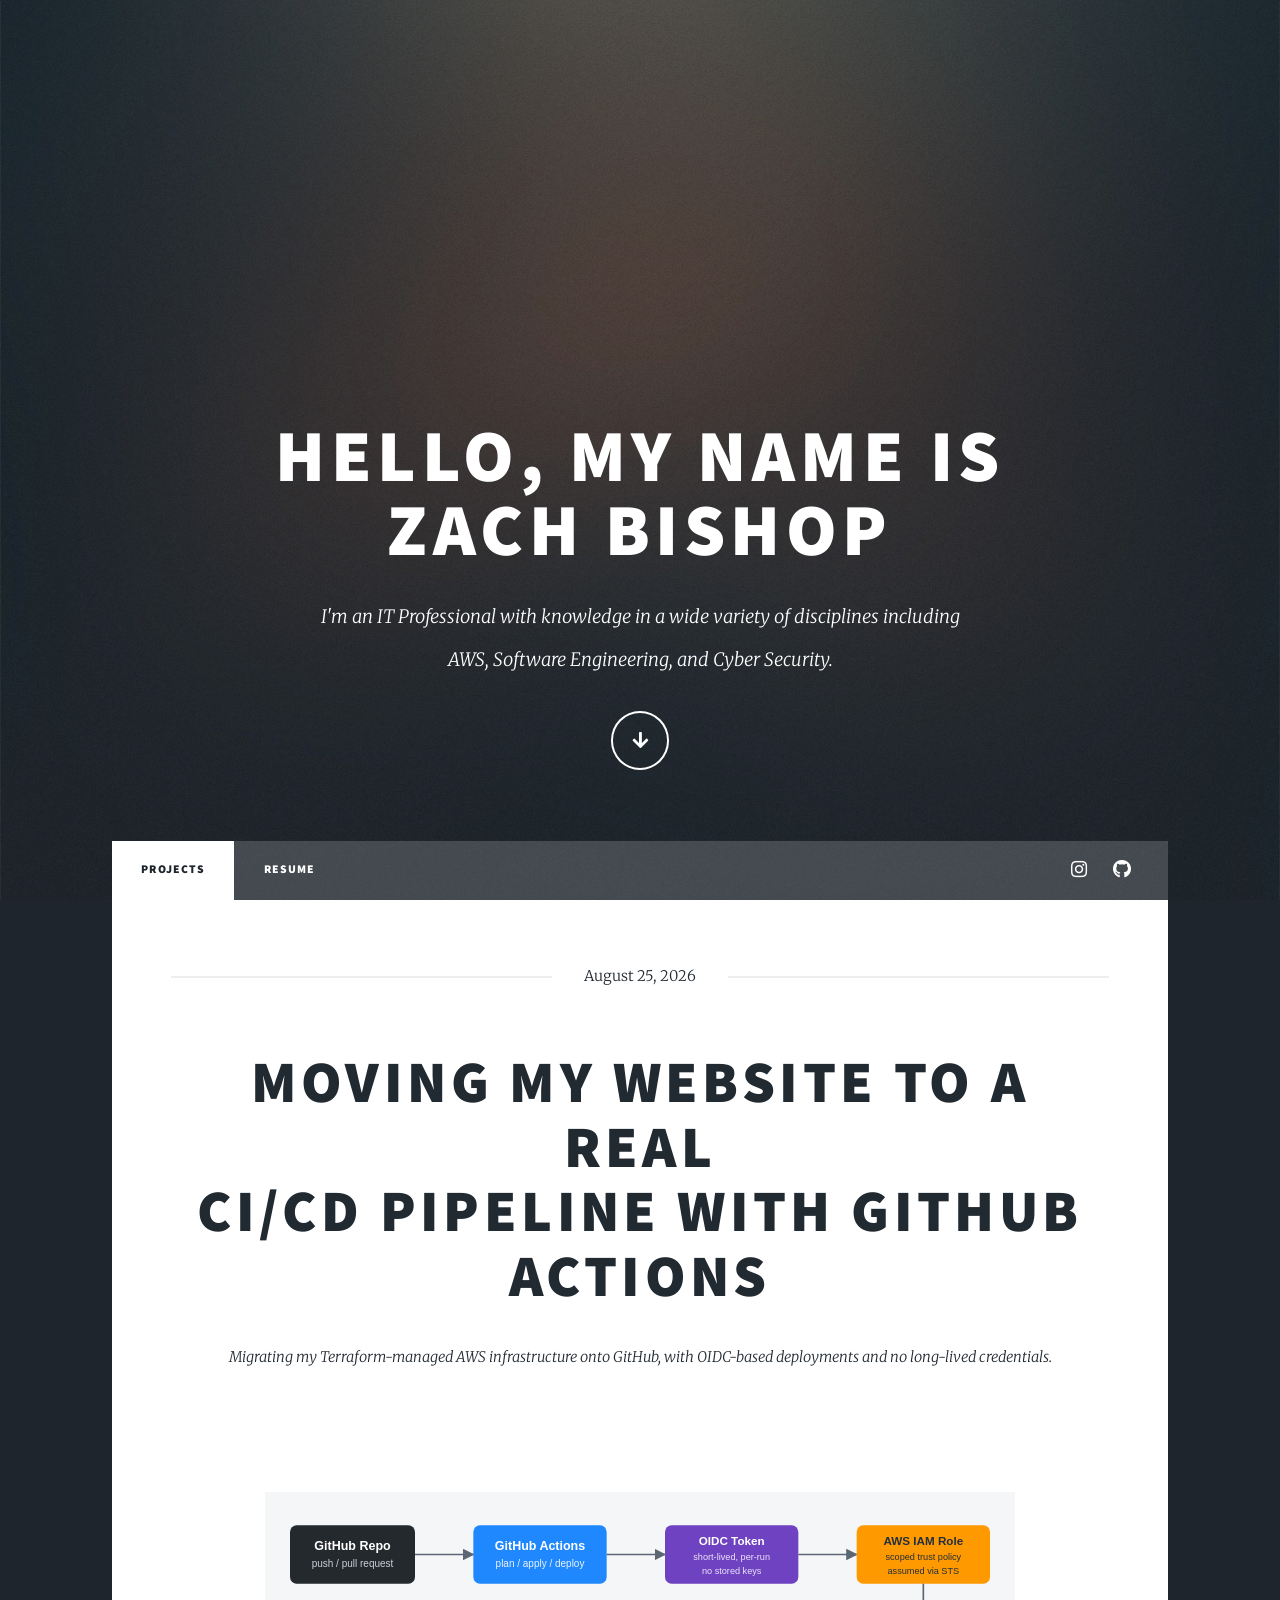
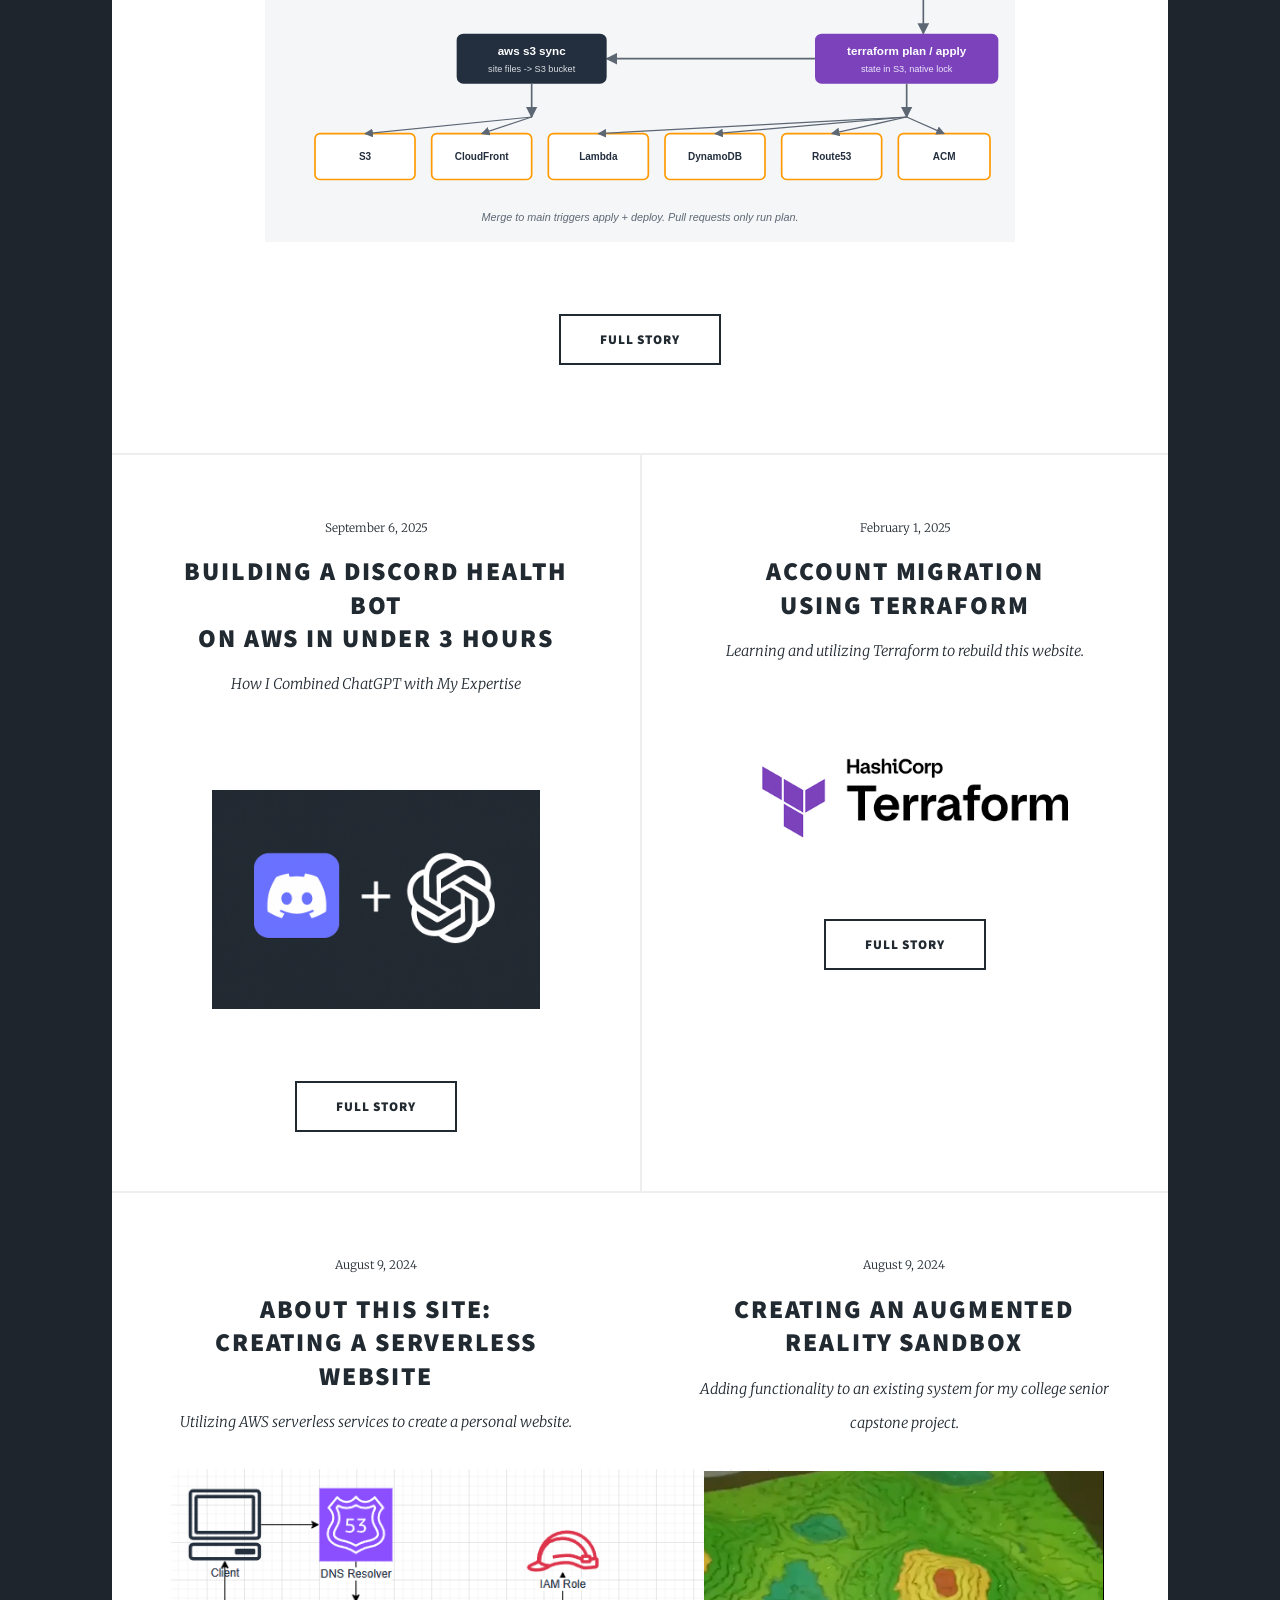
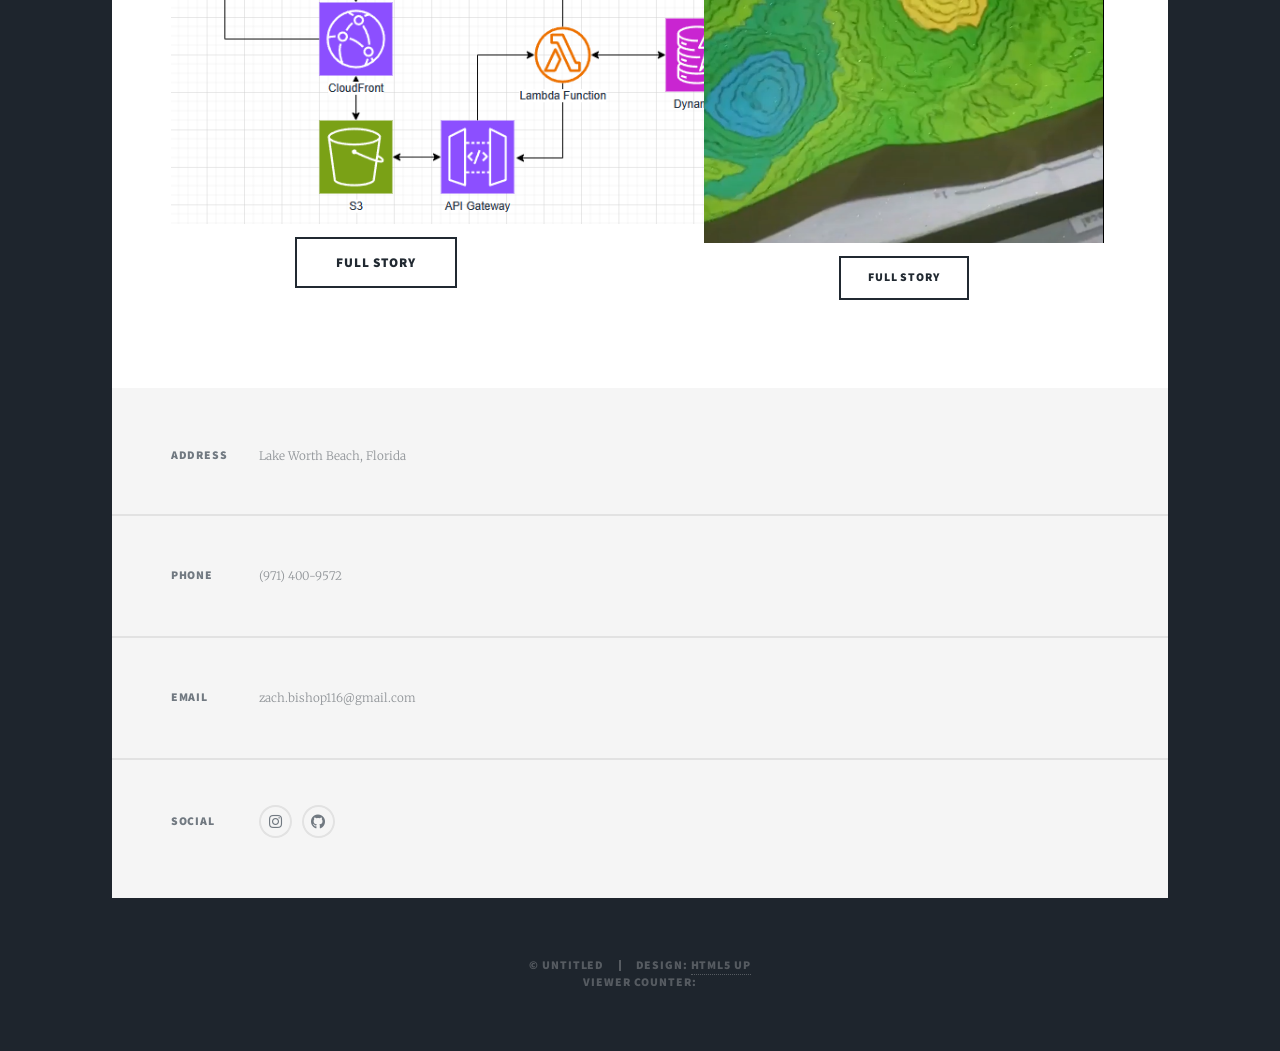
==== commit 149a5dac: "Added new CICD post, adjusted images on existing posts." ====
--- a/site/index.html
+++ b/site/index.html
@@ -51,14 +51,14 @@
 						<!-- Featured Post -->
 							<article class="post featured">
 								<header class="major">
-									<span class="date">September 6, 2025</span>
-									<h2><a href="account_migration_post.html">Building a Discord Health Bot<br />
-									on AWS in Under 3 Hours</a></h2>
-									<p>How I Combined ChatGPT with My Expertise</p>
+									<span class="date">August 25, 2026</span>
+									<h2><a href="cicd_pipeline_post.html">Moving My Website to a Real<br />
+									CI/CD Pipeline with GitHub Actions</a></h2>
+									<p>Migrating my Terraform-managed AWS infrastructure onto GitHub, with OIDC-based deployments and no long-lived credentials.</p>
 								</header>
-								<a class="image main"><img src="images/discord_chat_logo.png" alt="Picture of the Terraform logo" /></a>
+								<a class="image main"><img src="images/github_actions_diagram.svg" alt="Diagram of the GitHub Actions to AWS OIDC deployment pipeline" /></a>
 								<ul class="actions special">
-									<li><a href="discord_bot_post.html" class="button large">Full Story</a></li>
+									<li><a href="cicd_pipeline_post.html" class="button large">Full Story</a></li>
 								</ul>
 							</article>
 
@@ -66,10 +66,23 @@
 							<section class="posts">
 								<article>
 									<header>
+										<span class="date">September 6, 2025</span>
+										<h2><a href="discord_bot_post.html">Building a Discord Health Bot<br />
+										on AWS in Under 3 Hours</a></h2>
+										<p style="text-align: center;">How I Combined ChatGPT with My Expertise</p>
+									</header>
+									<a class="image main"><img src="images/discord_chat_logo.png" alt="Picture of the Terraform logo" /></a>
+									<ul class="actions special">
+										<li><a href="discord_bot_post.html" class="button large">Full Story</a></li>
+									</ul>
+								</article>
+
+								<article>
+									<header>
 										<span class="date">February 1, 2025</span>
 										<h2><a href="account_migration_post.html">Account Migration<br />
 										Using Terraform</a></h2>
-										<p>Learning and utilizing Terraform to rebuild this website.</p>
+										<p style="text-align: center;">Learning and utilizing Terraform to rebuild this website.</p>
 									</header>
 									<a class="image main"><img src="images/terraform_logo.png" alt="Picture of the Terraform logo" /></a>
 									<ul class="actions special">
@@ -84,9 +97,9 @@
 										<span class="date">August 9, 2024</span>
 										<h2><a href="serverless_website_post.html#image">About this site:<br />
 										Creating a serverless website</a></h2>
+										<p style="text-align: center;">Utilizing AWS serverless services to create a personal website.</p>
 									</header>
 									<div><img width="600" src="images/serverless_diagram.png" alt="Picture of the website infrastructure diagram" /></div>
-									<p>Utilizing AWS serverless services to create a personal website.</p>
 									<ul class="actions special">
 										<li><a href="serverless_website_post.html#image" class="button large">Full Story</a></li>
 									</ul>
@@ -98,9 +111,9 @@
 										<span class="date">August 9, 2024</span>
 										<h2><a href="ar_sandbox_post.html">Creating an Augmented<br />
 										Reality Sandbox</a></h2>
+										<p style="text-align: center;">Adding functionality to an existing system for my college senior capstone project.</p>
 									</header>
 									<div><img width="400" src="images/sandbox.png" alt="Picture of the AR sandbox" /></div>
-									<p>Adding functionality to an existing system for my college senior capstone project.</p>
 									<ul class="actions special">
 										<li><a href="ar_sandbox_post.html" class="button">Full Story</a></li>
 									</ul>
